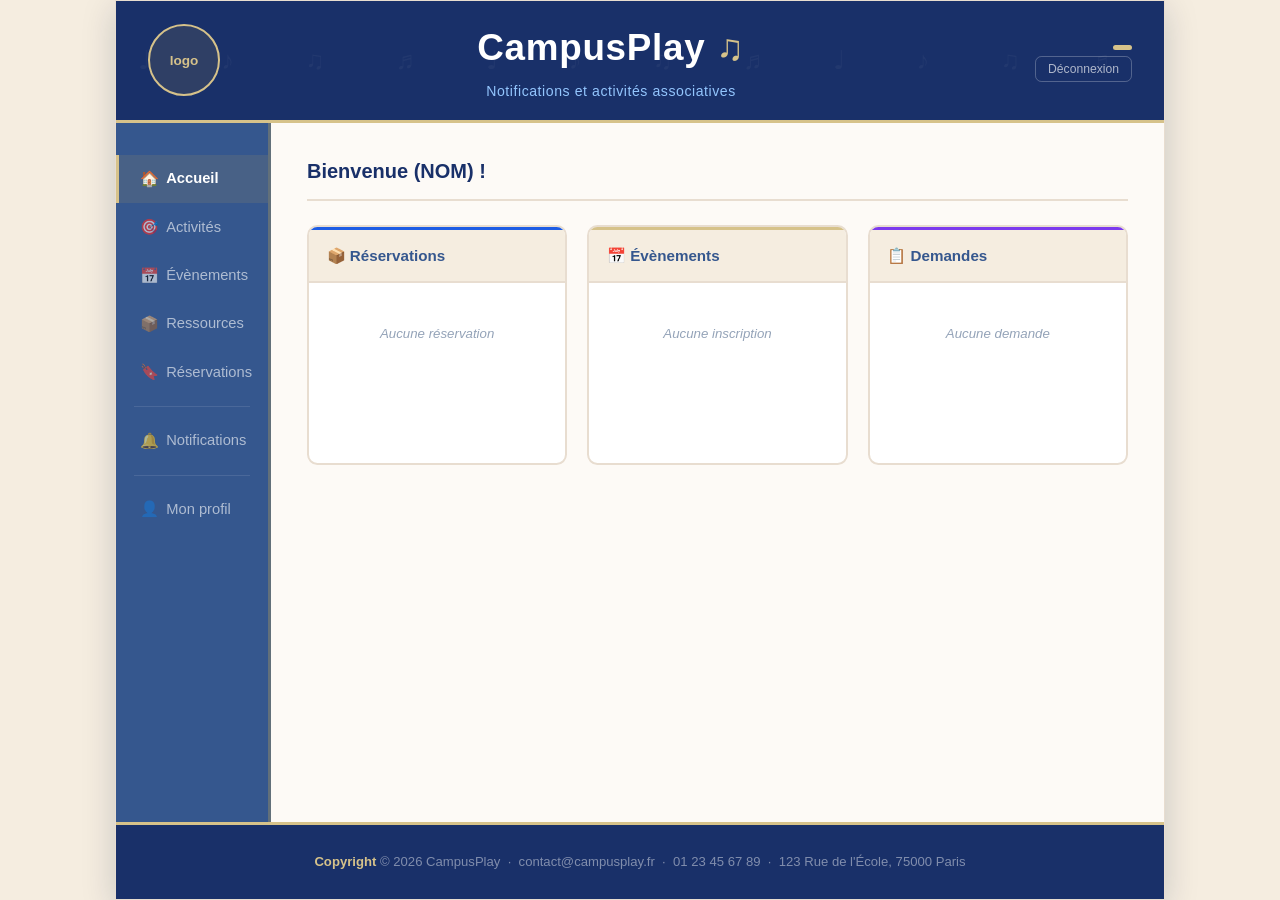
==== accueil.html @ 024bae29 "Accueil" ====
<!DOCTYPE html>
<html lang="fr">
<head>
  <meta charset="UTF-8">
  <title>CampusPlay — Accueil</title>
  <link rel="stylesheet" href="style.css">
  <style>

    body { background: var(--beige); }

    /* ══ STRUCTURE GÉNÉRALE ══ */
    .page-wrapper {
      min-height: 100vh;
      display: flex;
      flex-direction: column;
      max-width: 1050px;
      margin: 0 auto;
      background: var(--beige-clair);
      border: 1px solid var(--beige-bord);
      box-shadow: var(--ombre-forte);
    }

    /* ══ HEADER ══ */
    .site-header {
      background: var(--bleu-nuit);
      border-bottom: 3px solid var(--or);
      padding: 1.1rem 2rem;
      display: flex;
      align-items: center;
      gap: 1.5rem;
      position: relative;
      overflow: hidden;
    }
    /* Notes de musique décoratives */
    .site-header::before {
      content: '♩  ♪  ♫  ♬  ♩  ♪  ♫  ♬  ♩  ♪  ♫  ♬';
      position: absolute;
      top: 50%;
      left: 50%;
      transform: translate(-50%, -50%);
      font-size: 1.6rem;
      color: rgba(255,255,255,.04);
      white-space: nowrap;
      letter-spacing: 2rem;
      pointer-events: none;
      width: 200%;
      text-align: center;
    }
    .logo-cercle {
      width: 72px;
      height: 72px;
      border-radius: 50%;
      border: 2.5px solid var(--or);
      background: rgba(201,168,76,.12);
      display: flex;
      align-items: center;
      justify-content: center;
      font-size: .85rem;
      font-weight: 600;
      color: var(--or);
      flex-shrink: 0;
      position: relative;
      z-index: 1;
    }
    .header-centre {
      flex: 1;
      text-align: center;
      position: relative;
      z-index: 1;
    }
    .header-centre h1 {
      font-size: 2.3rem;
      font-weight: 800;
      color: var(--blanc);
      letter-spacing: .02em;
      margin-bottom: .15rem;
    }
    .header-centre h1 .note { color: var(--or); }
    .header-centre p {
      font-size: .88rem;
      color: var(--bleu-clair);
      letter-spacing: .04em;
    }
    .header-droite {
      display: flex;
      flex-direction: column;
      align-items: flex-end;
      gap: .4rem;
      min-width: 130px;
      position: relative;
      z-index: 1;
    }
    .header-droite .user-nom  { font-size: .84rem; font-weight: 600; color: var(--blanc); }
    .header-droite .user-role {
      font-size: .7rem;
      padding: .15rem .6rem;
      border-radius: 9999px;
      background: var(--or);
      color: var(--bleu-nuit);
      font-weight: 800;
      letter-spacing: .03em;
    }
    .header-droite .btn-deco {
      font-size: .76rem;
      padding: .3rem .75rem;
      border: 1px solid rgba(255,255,255,.25);
      border-radius: .4rem;
      background: transparent;
      cursor: pointer;
      color: rgba(255,255,255,.65);
      transition: .15s;
    }
    .header-droite .btn-deco:hover {
      background: rgba(255,255,255,.1);
      color: var(--blanc);
    }

    /* ══ CORPS ══ */
    .site-corps {
      display: flex;
      flex: 1;
    }

    /* ══ SIDEBAR ══ */
    .sidebar {
      width: 155px;
      flex-shrink: 0;
      background: var(--bleu-marine);
      border-right: 3px solid rgba(201,168,76,.3);
      padding: 2rem 0;
      display: flex;
      flex-direction: column;
    }
    .sidebar a {
      display: flex;
      align-items: center;
      gap: .55rem;
      padding: .75rem 1.3rem;
      font-size: .92rem;
      color: rgba(255,255,255,.6);
      text-decoration: none;
      border-left: 3px solid transparent;
      transition: .15s;
    }
    .sidebar a:hover {
      background: rgba(255,255,255,.07);
      color: var(--blanc);
      border-left-color: var(--bleu-clair);
    }
    .sidebar a.actif {
      background: rgba(201,168,76,.12);
      color: var(--blanc);
      font-weight: 800;
      border-left-color: var(--or);
    }
    .sidebar a.actif .icone { color: var(--or); }
    .sidebar a .icone { font-size: .95rem; width: 1.1rem; text-align: center; }
    .sidebar hr { border: none; border-top: 1px solid rgba(255,255,255,.1); margin: .6rem 1.1rem; }

    /* Compteur notifications */
    .badge-nb {
      display: none;
      margin-left: auto;
      background: var(--erreur);
      color: white;
      border-radius: 9999px;
      font-size: .65rem;
      padding: .1rem .45rem;
      font-weight: 800;
    }

    /* ══ CONTENU PRINCIPAL ══ */
    .site-contenu {
      flex: 1;
      padding: 2rem 2.25rem;
      background: var(--beige-clair);
    }

    .bienvenue {
      font-size: 1.25rem;
      font-weight: 800;
      color: var(--bleu-nuit);
      margin-bottom: 1.5rem;
      padding-bottom: .75rem;
      border-bottom: 2px solid var(--beige-bord);
    }

    /* ══ 3 GRANDES CARTES ══ */
    .grille-cartes {
      display: grid;
      grid-template-columns: repeat(3, 1fr);
      gap: 1.25rem;
      margin-bottom: 2rem;
    }

    .grande-carte {
      border: 2px solid var(--beige-bord);
      border-radius: .65rem;
      min-height: 240px;
      display: flex;
      flex-direction: column;
      text-decoration: none;
      color: inherit;
      transition: .2s;
      overflow: hidden;
      background: var(--blanc);
    }
    .grande-carte:hover {
      border-color: var(--bleu-vif);
      box-shadow: 0 6px 24px rgba(37,99,235,.13);
      transform: translateY(-3px);
    }
    .grande-carte:hover .carte-tete {
      background: var(--bleu-pale);
      border-bottom-color: var(--bleu-vif);
      color: var(--bleu-vif);
    }

    .carte-tete {
      padding: .85rem 1.1rem;
      font-size: .95rem;
      font-weight: 700;
      background: var(--beige);
      border-bottom: 2px solid var(--beige-bord);
      color: var(--bleu-marine);
      display: flex;
      align-items: center;
      gap: .5rem;
      transition: .2s;
    }

    .carte-corps {
      flex: 1;
      padding: 1rem 1.1rem;
      display: flex;
      flex-direction: column;
      gap: .5rem;
    }

    .item {
      font-size: .82rem;
      color: var(--texte-doux);
      padding: .4rem .65rem;
      background: var(--beige-clair);
      border-radius: .35rem;
      border-left: 3px solid var(--beige-bord);
      line-height: 1.45;
    }
    .item strong { display: block; color: var(--bleu-nuit); font-size: .85rem; margin-bottom: .1rem; }
    .item span   { font-size: .76rem; }

    .carte-vide {
      font-size: .83rem;
      color: var(--texte-pale);
      text-align: center;
      margin-top: 1.5rem;
      font-style: italic;
    }

    /* Couleur accent par carte */
    .carte-reservations .carte-tete { border-top: 3px solid var(--bleu-vif); }
    .carte-evenements   .carte-tete { border-top: 3px solid var(--or); }
    .carte-demandes     .carte-tete { border-top: 3px solid #7c3aed; }

    /* ══ SECTION NOTIFICATIONS ══ */
    .notif-section {
      background: var(--blanc);
      border: 1px solid var(--beige-bord);
      border-radius: .65rem;
      overflow: hidden;
    }
    .notif-section-titre {
      background: var(--beige);
      padding: .75rem 1.25rem;
      font-size: .88rem;
      font-weight: 700;
      color: var(--bleu-marine);
      border-bottom: 1px solid var(--beige-bord);
      display: flex;
      justify-content: space-between;
      align-items: center;
    }
    .notif-item {
      display: flex;
      align-items: center;
      gap: .75rem;
      padding: .7rem 1.25rem;
      font-size: .85rem;
      border-bottom: 1px solid var(--beige-bord);
      transition: .12s;
    }
    .notif-item:last-child { border-bottom: none; }
    .notif-item:hover { background: var(--beige-clair); }
    .notif-item.non-lue { background: #eef2ff; }
    .notif-puce {
      width: 8px; height: 8px;
      border-radius: 50%;
      flex-shrink: 0;
    }

    /* ══ FOOTER ══ */
    .site-footer {
      background: var(--bleu-nuit);
      border-top: 3px solid var(--or);
      padding: 1.5rem 2rem;
      text-align: center;
      color: rgba(255,255,255,.45);
      font-size: .82rem;
      line-height: 2;
    }
    .site-footer strong { color: var(--or); }

    /* ══ RESPONSIVE ══ */
    @media (max-width: 720px) {
      .site-corps { flex-direction: column; }
      .sidebar {
        width: 100%; flex-direction: row; flex-wrap: wrap;
        padding: .5rem; border-right: none; border-bottom: 2px solid rgba(201,168,76,.3);
      }
      .sidebar a { padding: .4rem .8rem; font-size: .83rem; border-left: none; }
      .sidebar hr { display: none; }
      .grille-cartes { grid-template-columns: 1fr; }
      .header-centre h1 { font-size: 1.5rem; }
      .header-droite { display: none; }
    }
  </style>
</head>
<body>

<script src="data.js"></script>
<script>
  if (!isConnecte()) window.location.href = 'index.html';
</script>

<div class="page-wrapper">

  <!-- ════ HEADER ════ -->
  <header class="site-header">
    <div class="logo-cercle">logo</div>

    <div class="header-centre">
      <h1>CampusPlay <span class="note">♫</span></h1>
      <p>Notifications et activités associatives</p>
    </div>

    <div class="header-droite">
      <span class="user-nom"  id="user-nom"></span>
      <span class="user-role" id="user-role"></span>
      <button class="btn-deco" onclick="logout()">Déconnexion</button>
    </div>
  </header>

  <!-- ════ CORPS ════ -->
  <div class="site-corps">

    <!-- SIDEBAR -->
    <nav class="sidebar">
      <a href="menu-principal.html" class="actif">
        <span class="icone">🏠</span> Accueil
      </a>
      <a href="activites.html">
        <span class="icone">🎯</span> Activités
      </a>
      <a href="evenements.html">
        <span class="icone">📅</span> Évènements
      </a>
      <a href="ressources.html">
        <span class="icone">📦</span> Ressources
      </a>
      <a href="ressources.html">
        <span class="icone">🔖</span> Réservations
      </a>
      <hr>
      <a href="#">
        <span class="icone">🔔</span> Notifications
        <span class="badge-nb" id="badge-notif"></span>
      </a>
      <hr>
      <a href="profil.html">
        <span class="icone">👤</span> Mon profil
      </a>
      <a href="admin.html" id="lien-admin" style="display:none">
        <span class="icone">⚙️</span> Admin
      </a>
    </nav>

    <!-- CONTENU -->
    <main class="site-contenu">

      <div id="flash-zone"></div>

      <p class="bienvenue" id="bienvenue-txt">Bienvenue (NOM) !</p>

      <!-- 3 GRANDES CARTES -->
      <div class="grille-cartes">

        <!-- Réservations -->
        <a href="ressources.html" class="grande-carte carte-reservations">
          <div class="carte-tete">📦 Réservations</div>
          <div class="carte-corps" id="corps-res">
            <p class="carte-vide">Aucune réservation</p>
          </div>
        </a>

        <!-- Évènements -->
        <a href="evenements.html" class="grande-carte carte-evenements">
          <div class="carte-tete">📅 Évènements</div>
          <div class="carte-corps" id="corps-ev">
            <p class="carte-vide">Aucune inscription</p>
          </div>
        </a>

        <!-- Demandes -->
        <a href="admin.html" class="grande-carte carte-demandes" id="lien-carte-demandes">
          <div class="carte-tete">📋 Demandes</div>
          <div class="carte-corps" id="corps-dem">
            <p class="carte-vide">Aucune demande</p>
          </div>
        </a>

      </div>

      <!-- NOTIFICATIONS RÉCENTES -->
      <div class="notif-section" id="notif-section" style="display:none">
        <div class="notif-section-titre">
          <span>🔔 Notifications récentes</span>
          <span id="nb-non-lues" style="font-size:.75rem;color:var(--bleu-vif);font-weight:600"></span>
        </div>
        <div id="liste-notifs"></div>
      </div>

    </main>
  </div>

  <!-- ════ FOOTER ════ -->
 <footer class="site-footer">
  <strong>Copyright</strong> © 2026 CampusPlay &nbsp;·&nbsp; contact@campusplay.fr &nbsp;·&nbsp; 01 23 45 67 89 &nbsp;·&nbsp; 123 Rue de l'École, 75000 Paris
</footer>

</div>

<script>
// ── Flash ──
afficheFlash(document.getElementById('flash-zone'));

// ── Utilisateur ──
const user = getUser();
const rolesLabels = { admin:'Administrateur', manager:'Manager', membre:'Membre', etudiant:'Étudiant' };

document.getElementById('bienvenue-txt').textContent = 'Bienvenue, ' + user.prenom + ' !';
document.getElementById('user-nom').textContent      = user.prenom + ' ' + user.nom;
document.getElementById('user-role').textContent     = rolesLabels[user.role] || user.role;

if (user.role === 'admin' || user.role === 'manager') {
  document.getElementById('lien-admin').style.display = 'flex';
}

// ── Carte Réservations ──
const mesRes = getReservations().filter(r => r.user_email === user.email);
if (mesRes.length) {
  document.getElementById('corps-res').innerHTML =
    mesRes.slice(0, 4).map(r => {
      const res = RESSOURCES.find(x => x.id === r.ressource_id);
      return `<div class="item">
        <strong>${res ? res.nom : '?'}</strong>
        <span>${new Date(r.date_debut).toLocaleDateString('fr-FR')} → ${new Date(r.date_fin).toLocaleDateString('fr-FR')}</span>
      </div>`;
    }).join('') +
    (mesRes.length > 4
      ? `<p style="font-size:.76rem;color:var(--texte-pale);margin-top:.25rem">+ ${mesRes.length - 4} autres…</p>`
      : '');
}

// ── Carte Évènements ──
const mesInscrits = getInscriptions().filter(i => i.user_email === user.email);
if (mesInscrits.length) {
  document.getElementById('corps-ev').innerHTML =
    mesInscrits.slice(0, 4).map(i => {
      const ev = EVENEMENTS.find(x => x.id === i.evenement_id);
      if (!ev) return '';
      return `<div class="item">
        <strong>${ev.titre}</strong>
        <span>${new Date(ev.date_debut).toLocaleDateString('fr-FR')} — ${ev.lieu}</span>
      </div>`;
    }).join('') +
    (mesInscrits.length > 4
      ? `<p style="font-size:.76rem;color:var(--texte-pale);margin-top:.25rem">+ ${mesInscrits.length - 4} autres…</p>`
      : '');
}

// ── Carte Demandes ──
if (user.role === 'admin' || user.role === 'manager') {
  const evAtt  = EVENEMENTS.filter(x => x.statut === 'en_attente');
  const resAtt = getReservations().filter(r => r.statut === 'en_attente');
  const total  = evAtt.length + resAtt.length;
  if (total > 0) {
    let html = '';
    evAtt.slice(0, 2).forEach(ev => {
      html += `<div class="item" style="border-left-color:var(--attention)">
        <strong>${ev.titre}</strong>
        <span style="color:var(--attention)">Événement en attente</span>
      </div>`;
    });
    resAtt.slice(0, 2).forEach(r => {
      const res = RESSOURCES.find(x => x.id === r.ressource_id);
      html += `<div class="item" style="border-left-color:#7c3aed">
        <strong>${res ? res.nom : '?'}</strong>
        <span style="color:#7c3aed">Réservation en attente</span>
      </div>`;
    });
    if (total > 4) html += `<p style="font-size:.76rem;color:var(--texte-pale);margin-top:.25rem">+ ${total - 4} autres…</p>`;
    document.getElementById('corps-dem').innerHTML = html;
  }
} else {
  // Étudiant → demandes = ses inscriptions liste d'attente
  document.getElementById('lien-carte-demandes').href = 'evenements.html';
  const attente = mesInscrits.filter(i => i.statut === 'liste_attente');
  if (attente.length) {
    document.getElementById('corps-dem').innerHTML = attente.map(i => {
      const ev = EVENEMENTS.find(x => x.id === i.evenement_id);
      return `<div class="item" style="border-left-color:var(--attention)">
        <strong>${ev ? ev.titre : '?'}</strong>
        <span style="color:var(--attention)">Liste d'attente</span>
      </div>`;
    }).join('');
  }
}

// ── Notifications ──
const notifs = [
  { texte: 'Ton inscription au Tournoi de football a été confirmée.', lue: false },
  { texte: "L'Expo photo de fin d'année commence dans 3 jours.",      lue: false },
  { texte: 'Ta réservation de vidéoprojecteur est en attente de validation.', lue: true },
];
const nbNonLues = notifs.filter(n => !n.lue).length;

// Badge sidebar
if (nbNonLues > 0) {
  const badge = document.getElementById('badge-notif');
  badge.style.display = 'inline';
  badge.textContent   = nbNonLues;
}

// Section notifications
if (notifs.length) {
  document.getElementById('notif-section').style.display = 'block';
  if (nbNonLues > 0) {
    document.getElementById('nb-non-lues').textContent = nbNonLues + ' non lue' + (nbNonLues > 1 ? 's' : '');
  }
  document.getElementById('liste-notifs').innerHTML = notifs.map(n => `
    <div class="notif-item ${n.lue ? '' : 'non-lue'}">
      <div class="notif-puce" style="background:${n.lue ? 'var(--texte-pale)' : 'var(--bleu-vif)'}"></div>
      <span style="color:${n.lue ? 'var(--texte-doux)' : 'var(--texte)'}; font-weight:${n.lue ? 400 : 500}">${n.texte}</span>
    </div>`).join('');
}
</script>

</body>
</html>
---- style.css ----
/* ═══════════════════════════════════════════
   CAMPUSPLAY — CSS GLOBAL
   DA : Musique · Bleu foncé / Bleu clair / Beige
   ═══════════════════════════════════════════ */

/* ── VARIABLES ── */
:root {
  --bleu-nuit:   #193069;   /* fond sombre, sidebar */
  --bleu-marine: #35578e;   /* header, accents foncés */
  --bleu-vif:    #1d5ce4;   /* boutons principaux */
  --bleu-clair:  #93c5fd;   /* highlights bleus */
  --bleu-pale:   #dbeafe;   /* fonds légers */
  --beige:       #f5ede0;   /* fond principal */
  --beige-clair: #fdfaf6;   /* cartes, fonds blancs chauds */
  --beige-bord:  #e8ddd0;   /* bordures beige */
  --or:          #d6c28a;   /* accent musical doré */
  --or-clair:    #fef3c7;   /* fond doré léger */
  --blanc:       #ffffff;
  --texte:       #0d1b3e;   /* texte principal */
  --texte-doux:  #4a5568;   /* texte secondaire */
  --texte-pale:  #94a3b8;   /* texte très léger */
  --succes:      #059669;
  --erreur:      #dc2626;
  --attention:   #d97706;
  --bordure:     #e8ddd0;
  --ombre:       0 4px 20px rgba(13, 27, 62, .1);
  --ombre-forte: 0 8px 32px rgba(13, 27, 62, .18);
}

/* ── RESET ── */
*, *::before, *::after { margin: 0; padding: 0; box-sizing: border-box; }

html { scroll-behavior: smooth; }

body {
  font-family: 'Segoe UI', 'Helvetica Neue', Arial, sans-serif;
  background: var(--beige);
  color: var(--texte);
  min-height: 100vh;
  line-height: 1.6;
}

/* ══════════════════════════════
   MISE EN PAGE PRINCIPALE
   (structure wireframe sidebar)
   ══════════════════════════════ */
.page-wrapper {
  min-height: 100vh;
  display: flex;
  flex-direction: column;
  max-width: 1100px;
  margin: 0 auto;
  background: var(--beige-clair);
  box-shadow: var(--ombre-forte);
}

/* ── HEADER ── */
.site-header {
  background: var(--bleu-nuit);
  padding: 1.1rem 2rem;
  display: flex;
  align-items: center;
  gap: 1.5rem;
  position: relative;
  overflow: hidden;
}

/* Notes de musique décoratives en fond du header */
.site-header::before {
  content: '♩ ♪ ♫ ♬ ♩ ♪ ♫ ♬ ♩ ♪ ♫ ♬';
  position: absolute;
  top: 50%;
  left: 50%;
  transform: translate(-50%, -50%);
  font-size: 1.4rem;
  color: rgba(255,255,255,.04);
  white-space: nowrap;
  letter-spacing: 1.5rem;
  pointer-events: none;
  width: 200%;
  text-align: center;
}

.logo-cercle {
  width: 68px;
  height: 68px;
  border-radius: 50%;
  border: 2px solid var(--or);
  background: rgba(201,168,76,.1);
  display: flex;
  align-items: center;
  justify-content: center;
  font-size: 1.6rem;
  flex-shrink: 0;
  position: relative;
  z-index: 1;
}

.site-header-centre {
  flex: 1;
  text-align: center;
  position: relative;
  z-index: 1;
}
.site-header-centre h1 {
  font-size: 2.2rem;
  font-weight: 800;
  color: var(--blanc);
  letter-spacing: .02em;
  margin-bottom: .15rem;
}
.site-header-centre .sous-titre {
  font-size: .9rem;
  color: var(--bleu-clair);
  letter-spacing: .05em;
}
/* Note musicale après le titre */
.site-header-centre h1::after {
  content: ' ♫';
  color: var(--or);
  font-size: 1.6rem;
}

.header-user {
  display: flex;
  flex-direction: column;
  align-items: flex-end;
  gap: .35rem;
  min-width: 130px;
  position: relative;
  z-index: 1;
}
.header-user .user-nom   { font-size: .85rem; font-weight: 600; color: var(--blanc); }
.header-user .user-role  {
  font-size: .72rem;
  padding: .15rem .6rem;
  border-radius: 9999px;
  background: var(--or);
  color: var(--bleu-nuit);
  font-weight: 700;
  letter-spacing: .03em;
}
.header-user .btn-deconnexion {
  font-size: .78rem;
  padding: .3rem .75rem;
  border: 1px solid rgba(255,255,255,.25);
  border-radius: .4rem;
  background: transparent;
  cursor: pointer;
  color: rgba(255,255,255,.7);
  transition: .15s;
}
.header-user .btn-deconnexion:hover {
  background: rgba(255,255,255,.1);
  color: var(--blanc);
}

/* ── CORPS : sidebar + contenu ── */
.site-corps {
  display: flex;
  flex: 1;
}

/* ── SIDEBAR ── */
.sidebar {
  width: 165px;
  flex-shrink: 0;
  background: var(--bleu-marine);
  padding: 1.5rem 0;
  display: flex;
  flex-direction: column;
}

.sidebar-titre {
  font-size: .7rem;
  font-weight: 700;
  color: var(--bleu-clair);
  letter-spacing: .12em;
  text-transform: uppercase;
  padding: .5rem 1.25rem .25rem;
  margin-bottom: .25rem;
}

.sidebar a {
  display: flex;
  align-items: center;
  gap: .6rem;
  padding: .7rem 1.25rem;
  font-size: .9rem;
  color: rgba(255,255,255,.65);
  text-decoration: none;
  border-left: 3px solid transparent;
  transition: .15s;
}
.sidebar a .icone { font-size: 1rem; width: 1.2rem; text-align: center; }
.sidebar a:hover {
  background: rgba(255,255,255,.07);
  color: var(--blanc);
  border-left-color: var(--bleu-clair);
}
.sidebar a.actif {
  background: rgba(147,197,253,.12);
  color: var(--blanc);
  font-weight: 700;
  border-left-color: var(--or);
}
.sidebar a.actif .icone { color: var(--or); }

.sidebar hr {
  border: none;
  border-top: 1px solid rgba(255,255,255,.1);
  margin: .6rem 1rem;
}

.badge-notif {
  display: inline-block;
  background: var(--erreur);
  color: white;
  border-radius: 9999px;
  font-size: .65rem;
  padding: .1rem .45rem;
  font-weight: 700;
  margin-left: auto;
}

/* ── CONTENU PRINCIPAL ── */
.site-contenu {
  flex: 1;
  padding: 2rem 2.25rem;
  background: var(--beige-clair);
}

.page-titre {
  font-size: 1.4rem;
  font-weight: 800;
  color: var(--bleu-nuit);
  margin-bottom: 1.5rem;
  display: flex;
  align-items: center;
  gap: .6rem;
}
.page-titre::after {
  content: '';
  flex: 1;
  height: 2px;
  background: linear-gradient(to right, var(--beige-bord), transparent);
  margin-left: .5rem;
}

/* ── FOOTER ── */
/* ── FOOTER ── */
.site-footer {
  background: var(--bleu-nuit);
  border-top: 2px solid var(--or);
  padding: .55rem 2rem;
  text-align: center;
  color: rgba(255,255,255,.4);
  font-size: .75rem;
  line-height: 1.6;
}
.site-footer strong { color: var(--or); }

/* ══════════════════════════════
   COMPOSANTS UI
   ══════════════════════════════ */

/* ── BOUTONS ── */
.btn {
  display: inline-flex;
  align-items: center;
  gap: .4rem;
  padding: .6rem 1.4rem;
  border-radius: .5rem;
  font-size: .9rem;
  font-weight: 600;
  cursor: pointer;
  text-decoration: none;
  border: none;
  transition: .18s;
  letter-spacing: .01em;
}
.btn-primaire {
  background: var(--bleu-vif);
  color: var(--blanc);
}
.btn-primaire:hover { background: #1d4ed8; transform: translateY(-1px); box-shadow: 0 4px 12px rgba(37,99,235,.3); }

.btn-or {
  background: var(--or);
  color: var(--bleu-nuit);
  font-weight: 700;
}
.btn-or:hover { background: #b8942e; transform: translateY(-1px); }

.btn-contour {
  background: transparent;
  color: var(--bleu-vif);
  border: 2px solid var(--bleu-vif);
}
.btn-contour:hover { background: var(--bleu-pale); }

.btn-contour-blanc {
  background: transparent;
  color: var(--blanc);
  border: 2px solid rgba(255,255,255,.4);
}
.btn-contour-blanc:hover { background: rgba(255,255,255,.1); border-color: var(--blanc); }

.btn-succes { background: var(--succes); color: var(--blanc); }
.btn-succes:hover { background: #047857; }

.btn-erreur { background: var(--erreur); color: var(--blanc); }
.btn-erreur:hover { background: #b91c1c; }

.btn-gris { background: var(--beige); color: var(--texte-doux); border: 1px solid var(--bordure); }
.btn-gris:hover { background: var(--beige-bord); }

.btn-grand { padding: .85rem 2rem; font-size: 1rem; }
.btn-plein { width: 100%; justify-content: center; }

/* ── CARTES ── */
.carte {
  background: var(--blanc);
  border: 1px solid var(--bordure);
  border-radius: .75rem;
  padding: 1.5rem;
  transition: .2s;
}
.carte:hover { box-shadow: var(--ombre); }

/* Cartes du dashboard (3 grandes) */
.grande-carte {
  border: 2px solid var(--beige-bord);
  border-radius: .75rem;
  min-height: 230px;
  display: flex;
  flex-direction: column;
  cursor: pointer;
  text-decoration: none;
  color: inherit;
  transition: .2s;
  overflow: hidden;
  background: var(--blanc);
}
.grande-carte:hover {
  border-color: var(--bleu-vif);
  box-shadow: 0 6px 24px rgba(37,99,235,.12);
  transform: translateY(-3px);
}
.grande-carte-titre {
  padding: .9rem 1.1rem;
  font-weight: 700;
  font-size: .95rem;
  border-bottom: 2px solid var(--beige-bord);
  background: var(--beige);
  color: var(--bleu-marine);
  display: flex;
  align-items: center;
  gap: .5rem;
}
.grande-carte:hover .grande-carte-titre {
  background: var(--bleu-pale);
  border-bottom-color: var(--bleu-vif);
  color: var(--bleu-vif);
}
.grande-carte-corps {
  flex: 1;
  padding: 1rem;
  display: flex;
  flex-direction: column;
  gap: .5rem;
}
.item-carte {
  font-size: .82rem;
  color: var(--texte-doux);
  padding: .4rem .65rem;
  background: var(--beige-clair);
  border-radius: .35rem;
  border-left: 3px solid var(--beige-bord);
  line-height: 1.45;
}
.item-carte strong { display: block; color: var(--bleu-nuit); font-size: .85rem; }
.item-carte-vide { font-size: .83rem; color: var(--texte-pale); text-align: center; margin-top: 1.25rem; font-style: italic; }

/* ── GRILLES ── */
.grille-3 { display: grid; grid-template-columns: repeat(3, 1fr); gap: 1.25rem; }
.grille-2 { display: grid; grid-template-columns: repeat(2, 1fr); gap: 1.25rem; }
.grille-4 { display: grid; grid-template-columns: repeat(4, 1fr); gap: 1rem; }

/* ── BADGES ── */
.badge {
  display: inline-block;
  padding: .2rem .65rem;
  border-radius: 9999px;
  font-size: .73rem;
  font-weight: 700;
  letter-spacing: .02em;
}
.badge-vert    { background: #d1fae5; color: #065f46; }
.badge-jaune   { background: var(--or-clair); color: #92400e; }
.badge-rouge   { background: #fee2e2; color: #991b1b; }
.badge-bleu    { background: var(--bleu-pale); color: var(--bleu-marine); }
.badge-marine  { background: var(--bleu-marine); color: var(--blanc); }
.badge-or      { background: var(--or); color: var(--bleu-nuit); font-weight: 800; }
.badge-beige   { background: var(--beige); color: var(--texte-doux); }

/* ── FORMULAIRES ── */
.form-groupe { margin-bottom: 1.15rem; }
.form-groupe label {
  display: block;
  font-weight: 600;
  font-size: .85rem;
  margin-bottom: .4rem;
  color: var(--bleu-marine);
}
.form-groupe label .requis { color: var(--erreur); margin-left: .15rem; }

.form-groupe input,
.form-groupe select,
.form-groupe textarea {
  width: 100%;
  padding: .7rem 1rem;
  border: 1.5px solid var(--beige-bord);
  border-radius: .5rem;
  font-size: .9rem;
  font-family: inherit;
  background: var(--beige-clair);
  color: var(--texte);
  transition: .15s;
}
.form-groupe input:focus,
.form-groupe select:focus,
.form-groupe textarea:focus {
  outline: none;
  border-color: var(--bleu-vif);
  background: var(--blanc);
  box-shadow: 0 0 0 3px rgba(37,99,235,.1);
}
.form-groupe input::placeholder { color: var(--texte-pale); }
.form-groupe textarea { resize: vertical; min-height: 90px; }

/* ── FLASH / ALERTES ── */
.flash {
  padding: .85rem 1.2rem;
  border-radius: .5rem;
  margin-bottom: 1.25rem;
  font-size: .88rem;
  font-weight: 500;
  display: flex;
  align-items: center;
  gap: .6rem;
}
.flash-succes    { background: #d1fae5; color: #065f46; border-left: 4px solid var(--succes); }
.flash-erreur    { background: #fee2e2; color: #991b1b; border-left: 4px solid var(--erreur); }
.flash-attention { background: var(--or-clair); color: #92400e; border-left: 4px solid var(--attention); }
.flash-info      { background: var(--bleu-pale); color: var(--bleu-marine); border-left: 4px solid var(--bleu-vif); }

/* ── TABLEAU ── */
table { width: 100%; border-collapse: collapse; }
thead tr { background: var(--beige); }
th {
  padding: .8rem 1rem;
  text-align: left;
  font-size: .78rem;
  font-weight: 700;
  color: var(--bleu-marine);
  text-transform: uppercase;
  letter-spacing: .06em;
  border-bottom: 2px solid var(--beige-bord);
}
td {
  padding: .75rem 1rem;
  font-size: .87rem;
  border-bottom: 1px solid var(--beige-bord);
  color: var(--texte);
}
tbody tr:hover { background: var(--beige-clair); }
tbody tr:last-child td { border-bottom: none; }

/* ── ONGLETS ── */
.onglets {
  display: flex;
  gap: .25rem;
  border-bottom: 2px solid var(--beige-bord);
  margin-bottom: 1.75rem;
  overflow-x: auto;
}
.onglet {
  padding: .65rem 1.2rem;
  font-size: .88rem;
  font-weight: 600;
  color: var(--texte-doux);
  border-bottom: 3px solid transparent;
  margin-bottom: -2px;
  cursor: pointer;
  white-space: nowrap;
  transition: .15s;
  border-radius: .4rem .4rem 0 0;
}
.onglet:hover { color: var(--bleu-vif); background: var(--beige); }
.onglet.actif { color: var(--bleu-vif); border-bottom-color: var(--bleu-vif); background: var(--bleu-pale); }

/* ── STAT CARTES ── */
.stat-carte {
  background: var(--blanc);
  border: 1px solid var(--beige-bord);
  border-radius: .75rem;
  padding: 1.4rem;
  text-align: center;
  position: relative;
  overflow: hidden;
}
.stat-carte::before {
  content: '♪';
  position: absolute;
  bottom: -.5rem;
  right: .75rem;
  font-size: 3rem;
  color: rgba(13,27,62,.04);
  pointer-events: none;
}
.stat-carte .chiffre {
  font-size: 2.4rem;
  font-weight: 800;
  color: var(--bleu-marine);
  line-height: 1;
  margin-bottom: .35rem;
}
.stat-carte .label {
  font-size: .78rem;
  color: var(--texte-doux);
  font-weight: 500;
  text-transform: uppercase;
  letter-spacing: .05em;
}

/* ── BARRE DE PROGRESSION ── */
.barre-fond {
  background: var(--beige-bord);
  border-radius: 9999px;
  height: 8px;
  overflow: hidden;
}
.barre-rempli {
  height: 100%;
  border-radius: 9999px;
  transition: width .3s ease;
}

/* ── MODAL ── */
.modal-overlay {
  display: none;
  position: fixed;
  inset: 0;
  background: rgba(13,27,62,.6);
  z-index: 300;
  align-items: center;
  justify-content: center;
  backdrop-filter: blur(2px);
}
.modal-overlay.ouvert { display: flex; }
.modal-carte {
  background: var(--blanc);
  border-radius: .9rem;
  width: 100%;
  max-width: 480px;
  margin: 1rem;
  box-shadow: var(--ombre-forte);
  overflow: hidden;
}
.modal-header {
  background: var(--bleu-nuit);
  padding: 1.25rem 1.5rem;
  display: flex;
  justify-content: space-between;
  align-items: center;
}
.modal-header h3 { color: var(--blanc); font-weight: 700; }
.modal-fermer {
  background: none;
  border: none;
  color: rgba(255,255,255,.6);
  font-size: 1.4rem;
  cursor: pointer;
  transition: .15s;
}
.modal-fermer:hover { color: var(--blanc); }
.modal-corps { padding: 1.75rem; }

/* ══════════════════════════════
   PAGE CONNEXION (index.html)
   ══════════════════════════════ */
.page-connexion {
  min-height: 100vh;
  display: flex;
  flex-direction: column;
  background: var(--bleu-nuit);
  position: relative;
  overflow: hidden;
}

/* Motif notes de musique en fond */
.page-connexion::before {
  content: '♩  ♪  ♫  ♬  ♩  ♪  ♫  ♬  ♩  ♪  ♫  ♬  ♩  ♪  ♫  ♬';
  position: fixed;
  top: 15%;
  left: -5%;
  font-size: 2rem;
  color: rgba(255,255,255,.03);
  white-space: nowrap;
  letter-spacing: 2rem;
  pointer-events: none;
  transform: rotate(-8deg);
  width: 130%;
}
.page-connexion::after {
  content: '♬  ♫  ♪  ♩  ♬  ♫  ♪  ♩  ♬  ♫  ♪  ♩  ♬  ♫  ♪  ♩';
  position: fixed;
  bottom: 15%;
  left: -5%;
  font-size: 2rem;
  color: rgba(255,255,255,.03);
  white-space: nowrap;
  letter-spacing: 2rem;
  pointer-events: none;
  transform: rotate(-8deg);
  width: 130%;
}

.connexion-wrapper {
  flex: 1;
  display: flex;
  align-items: center;
  justify-content: center;
  padding: 2rem 1rem;
  position: relative;
  z-index: 1;
}

.connexion-carte {
  background: var(--blanc);
  border-radius: 1.1rem;
  width: 100%;
  max-width: 420px;
  box-shadow: 0 20px 60px rgba(0,0,0,.4);
  overflow: hidden;
}

.connexion-bandeau {
  background: linear-gradient(135deg, var(--bleu-marine), var(--bleu-nuit));
  padding: 2rem 2rem 1.5rem;
  text-align: center;
  position: relative;
}
.connexion-bandeau::after {
  content: '♫';
  position: absolute;
  top: 50%;
  right: 1.5rem;
  transform: translateY(-50%);
  font-size: 3rem;
  color: rgba(201,168,76,.3);
}
.connexion-bandeau h1 {
  font-size: 1.9rem;
  font-weight: 800;
  color: var(--blanc);
  margin-bottom: .2rem;
}
.connexion-bandeau h1 span { color: var(--or); }
.connexion-bandeau p {
  font-size: .85rem;
  color: var(--bleu-clair);
}

.connexion-corps { padding: 2rem; }

.connexion-footer-bas {
  background: var(--bleu-nuit);
  padding: 1rem 2rem;
  text-align: center;
  font-size: .8rem;
  color: rgba(255,255,255,.4);
  line-height: 1.8;
}

/* ── RESPONSIVE ── */
@media (max-width: 768px) {
  .site-corps { flex-direction: column; }
  .sidebar {
    width: 100%;
    flex-direction: row;
    flex-wrap: wrap;
    padding: .5rem;
    gap: .1rem;
  }
  .sidebar a { padding: .45rem .8rem; font-size: .83rem; border-left: none; border-bottom: 2px solid transparent; }
  .sidebar a.actif { border-left: none; border-bottom-color: var(--or); }
  .sidebar hr, .sidebar-titre { display: none; }
  .grille-3, .grille-4 { grid-template-columns: 1fr 1fr; }
  .grille-2 { grid-template-columns: 1fr; }
  .site-header-centre h1 { font-size: 1.5rem; }
  .site-contenu { padding: 1.25rem; }
}
@media (max-width: 480px) {
  .grille-3, .grille-4 { grid-template-columns: 1fr; }
}
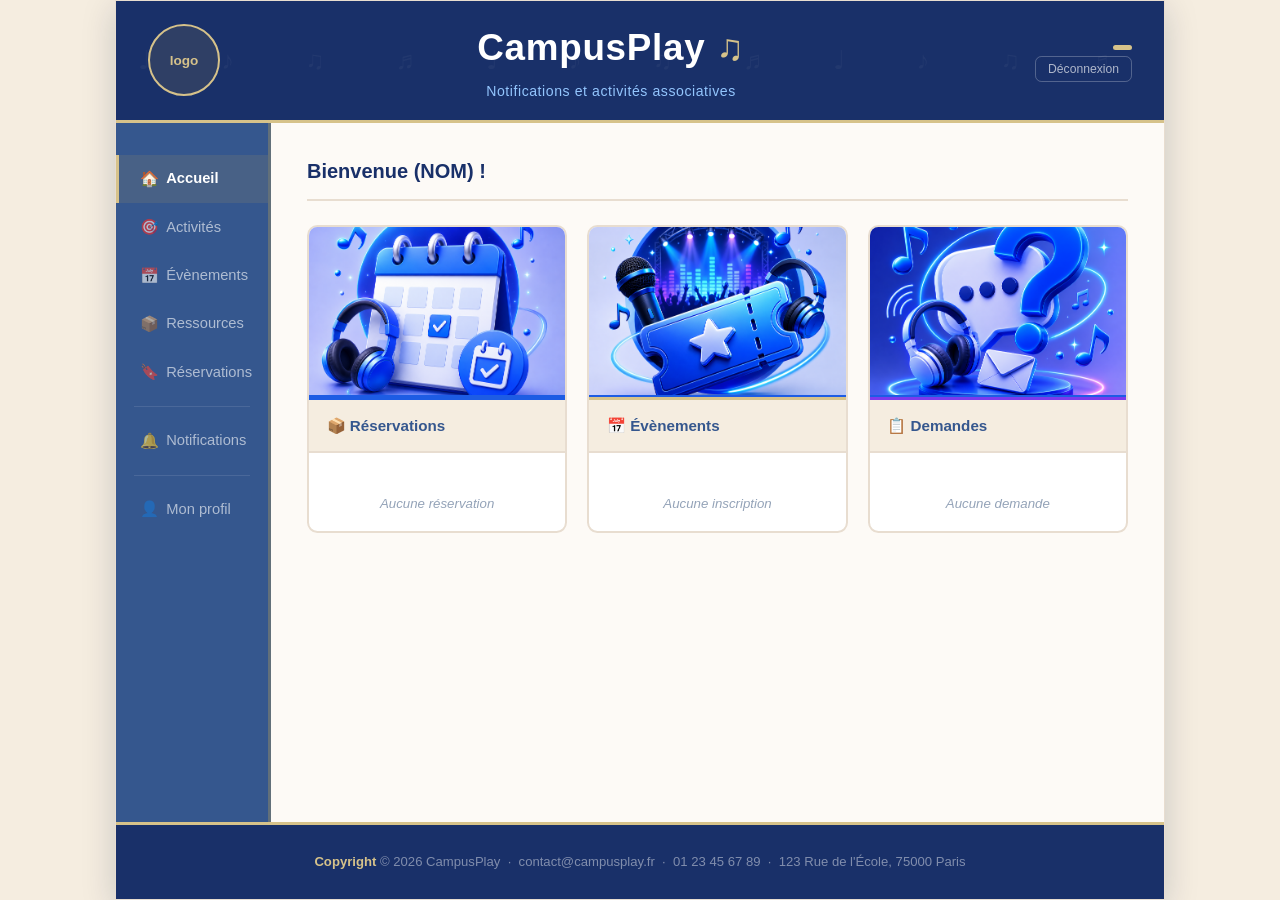
==== commit 17123066: "accueil photo" ====
--- a/accueil.html
+++ b/accueil.html
@@ -394,29 +394,38 @@
       <!-- 3 GRANDES CARTES -->
       <div class="grille-cartes">
 
-        <!-- Réservations -->
-        <a href="ressources.html" class="grande-carte carte-reservations">
-          <div class="carte-tete">📦 Réservations</div>
-          <div class="carte-corps" id="corps-res">
-            <p class="carte-vide">Aucune réservation</p>
-          </div>
-        </a>
-
-        <!-- Évènements -->
-        <a href="evenements.html" class="grande-carte carte-evenements">
-          <div class="carte-tete">📅 Évènements</div>
-          <div class="carte-corps" id="corps-ev">
-            <p class="carte-vide">Aucune inscription</p>
-          </div>
-        </a>
+      <!-- Réservations -->
+<a href="ressources.html" class="grande-carte carte-reservations">
+  <div class="carte-image">
+    <img src="images/reservation.png" alt="Image réservation">
+  </div>
+  <div class="carte-tete">📦 Réservations</div>
+  <div class="carte-corps" id="corps-res">
+    <p class="carte-vide">Aucune réservation</p>
+  </div>
+</a>
+
+       <!-- Évènements -->
+<a href="evenements.html" class="grande-carte carte-evenements">
+  <div class="carte-image">
+    <img src="images/evenement.png" alt="Image évènement">
+  </div>
+  <div class="carte-tete">📅 Évènements</div>
+  <div class="carte-corps" id="corps-ev">
+    <p class="carte-vide">Aucune inscription</p>
+  </div>
+</a>
 
         <!-- Demandes -->
-        <a href="admin.html" class="grande-carte carte-demandes" id="lien-carte-demandes">
-          <div class="carte-tete">📋 Demandes</div>
-          <div class="carte-corps" id="corps-dem">
-            <p class="carte-vide">Aucune demande</p>
-          </div>
-        </a>
+<a href="admin.html" class="grande-carte carte-demandes" id="lien-carte-demandes">
+  <div class="carte-image">
+    <img src="images/demande.png" alt="Image demande">
+  </div>
+  <div class="carte-tete">📋 Demandes</div>
+  <div class="carte-corps" id="corps-dem">
+    <p class="carte-vide">Aucune demande</p>
+  </div>
+</a>
 
       </div>
 
--- a/style.css
+++ b/style.css
@@ -704,4 +704,23 @@
 }
 @media (max-width: 480px) {
   .grille-3, .grille-4 { grid-template-columns: 1fr; }
+}
+
+/* Images des cartes de la page accueil */
+.carte-image {
+  width: 100%;
+  height: 170px;
+  background: linear-gradient(135deg, #dbeafe, #eef2ff);
+  display: flex;
+  align-items: center;
+  justify-content: center;
+  overflow: hidden;
+  border-bottom: 2px solid var(--bleu-vif);
+}
+
+.carte-image img {
+  width: 100%;
+  height: 100%;
+  object-fit: cover;
+  display: block;
 }
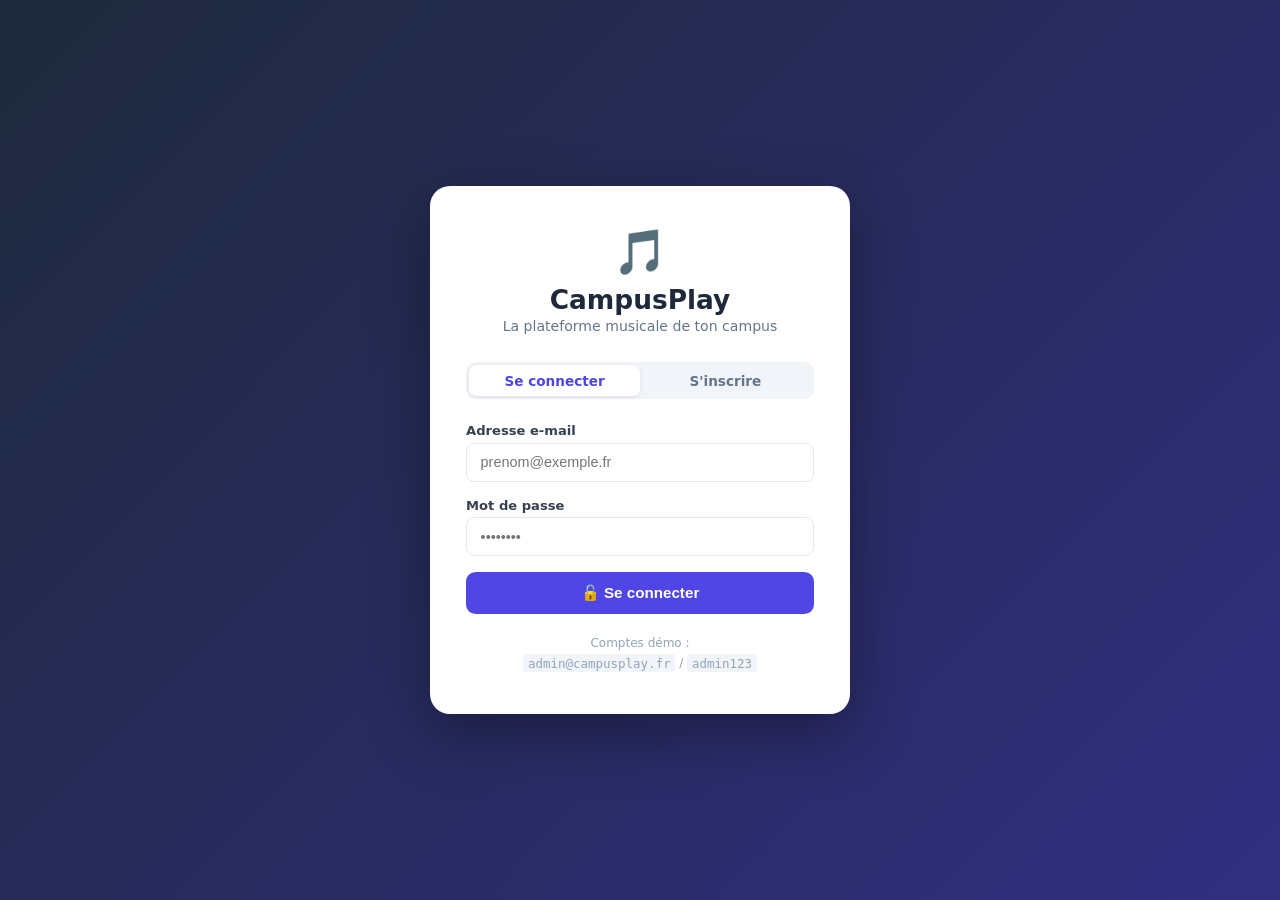
==== commit a28d88f1: "BDD" ====
--- a/accueil.html
+++ b/accueil.html
@@ -355,7 +355,7 @@
 
     <!-- SIDEBAR -->
     <nav class="sidebar">
-      <a href="menu-principal.html" class="actif">
+      <a href="accueil.html" class="actif">
         <span class="icone">🏠</span> Accueil
       </a>
       <a href="activites.html">
@@ -394,38 +394,29 @@
       <!-- 3 GRANDES CARTES -->
       <div class="grille-cartes">
 
-      <!-- Réservations -->
-<a href="ressources.html" class="grande-carte carte-reservations">
-  <div class="carte-image">
-    <img src="images/reservation.png" alt="Image réservation">
-  </div>
-  <div class="carte-tete">📦 Réservations</div>
-  <div class="carte-corps" id="corps-res">
-    <p class="carte-vide">Aucune réservation</p>
-  </div>
-</a>
-
-       <!-- Évènements -->
-<a href="evenements.html" class="grande-carte carte-evenements">
-  <div class="carte-image">
-    <img src="images/evenement.png" alt="Image évènement">
-  </div>
-  <div class="carte-tete">📅 Évènements</div>
-  <div class="carte-corps" id="corps-ev">
-    <p class="carte-vide">Aucune inscription</p>
-  </div>
-</a>
+        <!-- Réservations -->
+        <a href="ressources.html" class="grande-carte carte-reservations">
+          <div class="carte-tete">📦 Réservations</div>
+          <div class="carte-corps" id="corps-res">
+            <p class="carte-vide">Aucune réservation</p>
+          </div>
+        </a>
+
+        <!-- Évènements -->
+        <a href="evenements.html" class="grande-carte carte-evenements">
+          <div class="carte-tete">📅 Évènements</div>
+          <div class="carte-corps" id="corps-ev">
+            <p class="carte-vide">Aucune inscription</p>
+          </div>
+        </a>
 
         <!-- Demandes -->
-<a href="admin.html" class="grande-carte carte-demandes" id="lien-carte-demandes">
-  <div class="carte-image">
-    <img src="images/demande.png" alt="Image demande">
-  </div>
-  <div class="carte-tete">📋 Demandes</div>
-  <div class="carte-corps" id="corps-dem">
-    <p class="carte-vide">Aucune demande</p>
-  </div>
-</a>
+        <a href="admin.html" class="grande-carte carte-demandes" id="lien-carte-demandes">
+          <div class="carte-tete">📋 Demandes</div>
+          <div class="carte-corps" id="corps-dem">
+            <p class="carte-vide">Aucune demande</p>
+          </div>
+        </a>
 
       </div>
 
@@ -442,9 +433,11 @@
   </div>
 
   <!-- ════ FOOTER ════ -->
- <footer class="site-footer">
-  <strong>Copyright</strong> © 2026 CampusPlay &nbsp;·&nbsp; contact@campusplay.fr &nbsp;·&nbsp; 01 23 45 67 89 &nbsp;·&nbsp; 123 Rue de l'École, 75000 Paris
-</footer>
+  <footer class="site-footer">
+    <div><strong>Copyright</strong> © 2026 CampusPlay</div>
+    <div>contact@campusplay.fr &nbsp;·&nbsp; 01 23 45 67 89</div>
+    <div>123 Rue de l'École, 75000 Paris</div>
+  </footer>
 
 </div>
 
--- a/style.css
+++ b/style.css
@@ -5,15 +5,15 @@
 
 /* ── VARIABLES ── */
 :root {
-  --bleu-nuit:   #193069;   /* fond sombre, sidebar */
-  --bleu-marine: #35578e;   /* header, accents foncés */
-  --bleu-vif:    #1d5ce4;   /* boutons principaux */
+  --bleu-nuit:   #0d1b3e;   /* fond sombre, sidebar */
+  --bleu-marine: #1a3a6e;   /* header, accents foncés */
+  --bleu-vif:    #2563eb;   /* boutons principaux */
   --bleu-clair:  #93c5fd;   /* highlights bleus */
   --bleu-pale:   #dbeafe;   /* fonds légers */
   --beige:       #f5ede0;   /* fond principal */
   --beige-clair: #fdfaf6;   /* cartes, fonds blancs chauds */
   --beige-bord:  #e8ddd0;   /* bordures beige */
-  --or:          #d6c28a;   /* accent musical doré */
+  --or:          #c9a84c;   /* accent musical doré */
   --or-clair:    #fef3c7;   /* fond doré léger */
   --blanc:       #ffffff;
   --texte:       #0d1b3e;   /* texte principal */
@@ -248,15 +248,14 @@
 }
 
 /* ── FOOTER ── */
-/* ── FOOTER ── */
 .site-footer {
   background: var(--bleu-nuit);
-  border-top: 2px solid var(--or);
-  padding: .55rem 2rem;
+  border-top: 3px solid var(--or);
+  padding: 1.5rem 2rem;
   text-align: center;
-  color: rgba(255,255,255,.4);
-  font-size: .75rem;
-  line-height: 1.6;
+  color: rgba(255,255,255,.5);
+  font-size: .82rem;
+  line-height: 2;
 }
 .site-footer strong { color: var(--or); }
 
@@ -704,23 +703,4 @@
 }
 @media (max-width: 480px) {
   .grille-3, .grille-4 { grid-template-columns: 1fr; }
-}
-
-/* Images des cartes de la page accueil */
-.carte-image {
-  width: 100%;
-  height: 170px;
-  background: linear-gradient(135deg, #dbeafe, #eef2ff);
-  display: flex;
-  align-items: center;
-  justify-content: center;
-  overflow: hidden;
-  border-bottom: 2px solid var(--bleu-vif);
-}
-
-.carte-image img {
-  width: 100%;
-  height: 100%;
-  object-fit: cover;
-  display: block;
 }
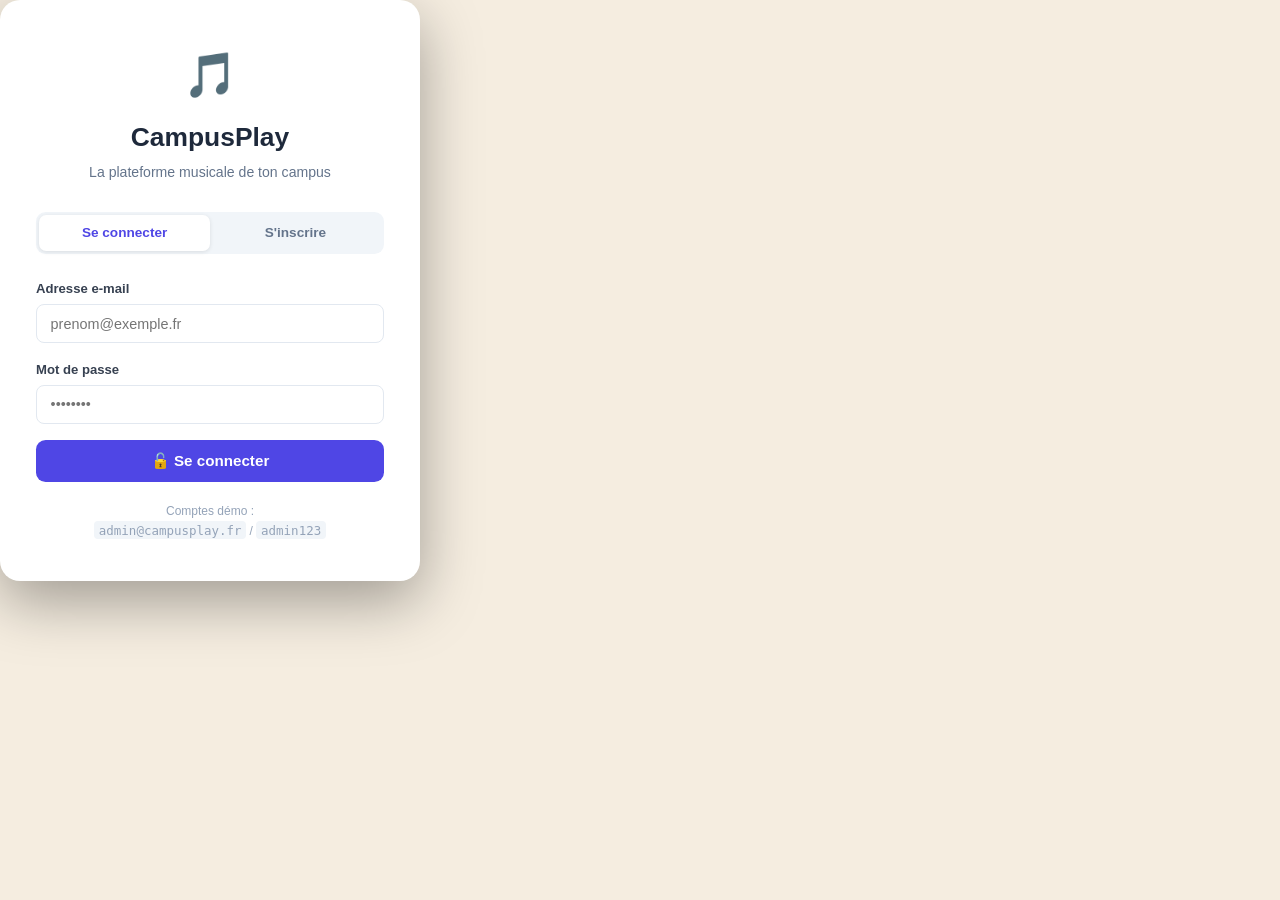
==== commit 751a974e: "." ====
--- a/accueil.html
+++ b/accueil.html
@@ -4,326 +4,6 @@
   <meta charset="UTF-8">
   <title>CampusPlay — Accueil</title>
   <link rel="stylesheet" href="style.css">
-  <style>
-
-    body { background: var(--beige); }
-
-    /* ══ STRUCTURE GÉNÉRALE ══ */
-    .page-wrapper {
-      min-height: 100vh;
-      display: flex;
-      flex-direction: column;
-      max-width: 1050px;
-      margin: 0 auto;
-      background: var(--beige-clair);
-      border: 1px solid var(--beige-bord);
-      box-shadow: var(--ombre-forte);
-    }
-
-    /* ══ HEADER ══ */
-    .site-header {
-      background: var(--bleu-nuit);
-      border-bottom: 3px solid var(--or);
-      padding: 1.1rem 2rem;
-      display: flex;
-      align-items: center;
-      gap: 1.5rem;
-      position: relative;
-      overflow: hidden;
-    }
-    /* Notes de musique décoratives */
-    .site-header::before {
-      content: '♩  ♪  ♫  ♬  ♩  ♪  ♫  ♬  ♩  ♪  ♫  ♬';
-      position: absolute;
-      top: 50%;
-      left: 50%;
-      transform: translate(-50%, -50%);
-      font-size: 1.6rem;
-      color: rgba(255,255,255,.04);
-      white-space: nowrap;
-      letter-spacing: 2rem;
-      pointer-events: none;
-      width: 200%;
-      text-align: center;
-    }
-    .logo-cercle {
-      width: 72px;
-      height: 72px;
-      border-radius: 50%;
-      border: 2.5px solid var(--or);
-      background: rgba(201,168,76,.12);
-      display: flex;
-      align-items: center;
-      justify-content: center;
-      font-size: .85rem;
-      font-weight: 600;
-      color: var(--or);
-      flex-shrink: 0;
-      position: relative;
-      z-index: 1;
-    }
-    .header-centre {
-      flex: 1;
-      text-align: center;
-      position: relative;
-      z-index: 1;
-    }
-    .header-centre h1 {
-      font-size: 2.3rem;
-      font-weight: 800;
-      color: var(--blanc);
-      letter-spacing: .02em;
-      margin-bottom: .15rem;
-    }
-    .header-centre h1 .note { color: var(--or); }
-    .header-centre p {
-      font-size: .88rem;
-      color: var(--bleu-clair);
-      letter-spacing: .04em;
-    }
-    .header-droite {
-      display: flex;
-      flex-direction: column;
-      align-items: flex-end;
-      gap: .4rem;
-      min-width: 130px;
-      position: relative;
-      z-index: 1;
-    }
-    .header-droite .user-nom  { font-size: .84rem; font-weight: 600; color: var(--blanc); }
-    .header-droite .user-role {
-      font-size: .7rem;
-      padding: .15rem .6rem;
-      border-radius: 9999px;
-      background: var(--or);
-      color: var(--bleu-nuit);
-      font-weight: 800;
-      letter-spacing: .03em;
-    }
-    .header-droite .btn-deco {
-      font-size: .76rem;
-      padding: .3rem .75rem;
-      border: 1px solid rgba(255,255,255,.25);
-      border-radius: .4rem;
-      background: transparent;
-      cursor: pointer;
-      color: rgba(255,255,255,.65);
-      transition: .15s;
-    }
-    .header-droite .btn-deco:hover {
-      background: rgba(255,255,255,.1);
-      color: var(--blanc);
-    }
-
-    /* ══ CORPS ══ */
-    .site-corps {
-      display: flex;
-      flex: 1;
-    }
-
-    /* ══ SIDEBAR ══ */
-    .sidebar {
-      width: 155px;
-      flex-shrink: 0;
-      background: var(--bleu-marine);
-      border-right: 3px solid rgba(201,168,76,.3);
-      padding: 2rem 0;
-      display: flex;
-      flex-direction: column;
-    }
-    .sidebar a {
-      display: flex;
-      align-items: center;
-      gap: .55rem;
-      padding: .75rem 1.3rem;
-      font-size: .92rem;
-      color: rgba(255,255,255,.6);
-      text-decoration: none;
-      border-left: 3px solid transparent;
-      transition: .15s;
-    }
-    .sidebar a:hover {
-      background: rgba(255,255,255,.07);
-      color: var(--blanc);
-      border-left-color: var(--bleu-clair);
-    }
-    .sidebar a.actif {
-      background: rgba(201,168,76,.12);
-      color: var(--blanc);
-      font-weight: 800;
-      border-left-color: var(--or);
-    }
-    .sidebar a.actif .icone { color: var(--or); }
-    .sidebar a .icone { font-size: .95rem; width: 1.1rem; text-align: center; }
-    .sidebar hr { border: none; border-top: 1px solid rgba(255,255,255,.1); margin: .6rem 1.1rem; }
-
-    /* Compteur notifications */
-    .badge-nb {
-      display: none;
-      margin-left: auto;
-      background: var(--erreur);
-      color: white;
-      border-radius: 9999px;
-      font-size: .65rem;
-      padding: .1rem .45rem;
-      font-weight: 800;
-    }
-
-    /* ══ CONTENU PRINCIPAL ══ */
-    .site-contenu {
-      flex: 1;
-      padding: 2rem 2.25rem;
-      background: var(--beige-clair);
-    }
-
-    .bienvenue {
-      font-size: 1.25rem;
-      font-weight: 800;
-      color: var(--bleu-nuit);
-      margin-bottom: 1.5rem;
-      padding-bottom: .75rem;
-      border-bottom: 2px solid var(--beige-bord);
-    }
-
-    /* ══ 3 GRANDES CARTES ══ */
-    .grille-cartes {
-      display: grid;
-      grid-template-columns: repeat(3, 1fr);
-      gap: 1.25rem;
-      margin-bottom: 2rem;
-    }
-
-    .grande-carte {
-      border: 2px solid var(--beige-bord);
-      border-radius: .65rem;
-      min-height: 240px;
-      display: flex;
-      flex-direction: column;
-      text-decoration: none;
-      color: inherit;
-      transition: .2s;
-      overflow: hidden;
-      background: var(--blanc);
-    }
-    .grande-carte:hover {
-      border-color: var(--bleu-vif);
-      box-shadow: 0 6px 24px rgba(37,99,235,.13);
-      transform: translateY(-3px);
-    }
-    .grande-carte:hover .carte-tete {
-      background: var(--bleu-pale);
-      border-bottom-color: var(--bleu-vif);
-      color: var(--bleu-vif);
-    }
-
-    .carte-tete {
-      padding: .85rem 1.1rem;
-      font-size: .95rem;
-      font-weight: 700;
-      background: var(--beige);
-      border-bottom: 2px solid var(--beige-bord);
-      color: var(--bleu-marine);
-      display: flex;
-      align-items: center;
-      gap: .5rem;
-      transition: .2s;
-    }
-
-    .carte-corps {
-      flex: 1;
-      padding: 1rem 1.1rem;
-      display: flex;
-      flex-direction: column;
-      gap: .5rem;
-    }
-
-    .item {
-      font-size: .82rem;
-      color: var(--texte-doux);
-      padding: .4rem .65rem;
-      background: var(--beige-clair);
-      border-radius: .35rem;
-      border-left: 3px solid var(--beige-bord);
-      line-height: 1.45;
-    }
-    .item strong { display: block; color: var(--bleu-nuit); font-size: .85rem; margin-bottom: .1rem; }
-    .item span   { font-size: .76rem; }
-
-    .carte-vide {
-      font-size: .83rem;
-      color: var(--texte-pale);
-      text-align: center;
-      margin-top: 1.5rem;
-      font-style: italic;
-    }
-
-    /* Couleur accent par carte */
-    .carte-reservations .carte-tete { border-top: 3px solid var(--bleu-vif); }
-    .carte-evenements   .carte-tete { border-top: 3px solid var(--or); }
-    .carte-demandes     .carte-tete { border-top: 3px solid #7c3aed; }
-
-    /* ══ SECTION NOTIFICATIONS ══ */
-    .notif-section {
-      background: var(--blanc);
-      border: 1px solid var(--beige-bord);
-      border-radius: .65rem;
-      overflow: hidden;
-    }
-    .notif-section-titre {
-      background: var(--beige);
-      padding: .75rem 1.25rem;
-      font-size: .88rem;
-      font-weight: 700;
-      color: var(--bleu-marine);
-      border-bottom: 1px solid var(--beige-bord);
-      display: flex;
-      justify-content: space-between;
-      align-items: center;
-    }
-    .notif-item {
-      display: flex;
-      align-items: center;
-      gap: .75rem;
-      padding: .7rem 1.25rem;
-      font-size: .85rem;
-      border-bottom: 1px solid var(--beige-bord);
-      transition: .12s;
-    }
-    .notif-item:last-child { border-bottom: none; }
-    .notif-item:hover { background: var(--beige-clair); }
-    .notif-item.non-lue { background: #eef2ff; }
-    .notif-puce {
-      width: 8px; height: 8px;
-      border-radius: 50%;
-      flex-shrink: 0;
-    }
-
-    /* ══ FOOTER ══ */
-    .site-footer {
-      background: var(--bleu-nuit);
-      border-top: 3px solid var(--or);
-      padding: 1.5rem 2rem;
-      text-align: center;
-      color: rgba(255,255,255,.45);
-      font-size: .82rem;
-      line-height: 2;
-    }
-    .site-footer strong { color: var(--or); }
-
-    /* ══ RESPONSIVE ══ */
-    @media (max-width: 720px) {
-      .site-corps { flex-direction: column; }
-      .sidebar {
-        width: 100%; flex-direction: row; flex-wrap: wrap;
-        padding: .5rem; border-right: none; border-bottom: 2px solid rgba(201,168,76,.3);
-      }
-      .sidebar a { padding: .4rem .8rem; font-size: .83rem; border-left: none; }
-      .sidebar hr { display: none; }
-      .grille-cartes { grid-template-columns: 1fr; }
-      .header-centre h1 { font-size: 1.5rem; }
-      .header-droite { display: none; }
-    }
-  </style>
 </head>
 <body>
 
@@ -332,7 +12,7 @@
   if (!isConnecte()) window.location.href = 'index.html';
 </script>
 
-<div class="page-wrapper">
+<div class="conteneur">
 
   <!-- ════ HEADER ════ -->
   <header class="site-header">
@@ -396,6 +76,7 @@
 
         <!-- Réservations -->
         <a href="ressources.html" class="grande-carte carte-reservations">
+          <img src="images/reservation.png" alt="Réservations" style="width:100%;height:150px;object-fit:cover;display:block" onerror="this.style.display='none'">
           <div class="carte-tete">📦 Réservations</div>
           <div class="carte-corps" id="corps-res">
             <p class="carte-vide">Aucune réservation</p>
@@ -404,6 +85,7 @@
 
         <!-- Évènements -->
         <a href="evenements.html" class="grande-carte carte-evenements">
+          <img src="images/evenement.png" alt="Évènements" style="width:100%;height:150px;object-fit:cover;display:block" onerror="this.style.display='none'">
           <div class="carte-tete">📅 Évènements</div>
           <div class="carte-corps" id="corps-ev">
             <p class="carte-vide">Aucune inscription</p>
@@ -412,6 +94,7 @@
 
         <!-- Demandes -->
         <a href="admin.html" class="grande-carte carte-demandes" id="lien-carte-demandes">
+          <img src="images/demande.png" alt="Demandes" style="width:100%;height:150px;object-fit:cover;display:block" onerror="this.style.display='none'">
           <div class="carte-tete">📋 Demandes</div>
           <div class="carte-corps" id="corps-dem">
             <p class="carte-vide">Aucune demande</p>
@@ -514,7 +197,6 @@
     document.getElementById('corps-dem').innerHTML = html;
   }
 } else {
-  // Étudiant → demandes = ses inscriptions liste d'attente
   document.getElementById('lien-carte-demandes').href = 'evenements.html';
   const attente = mesInscrits.filter(i => i.statut === 'liste_attente');
   if (attente.length) {
@@ -536,14 +218,12 @@
 ];
 const nbNonLues = notifs.filter(n => !n.lue).length;
 
-// Badge sidebar
 if (nbNonLues > 0) {
   const badge = document.getElementById('badge-notif');
   badge.style.display = 'inline';
   badge.textContent   = nbNonLues;
 }
 
-// Section notifications
 if (notifs.length) {
   document.getElementById('notif-section').style.display = 'block';
   if (nbNonLues > 0) {
--- a/style.css
+++ b/style.css
@@ -5,11 +5,11 @@
 
 /* ── VARIABLES ── */
 :root {
-  --bleu-nuit:   #0d1b3e;   /* fond sombre, sidebar */
-  --bleu-marine: #1a3a6e;   /* header, accents foncés */
-  --bleu-vif:    #2563eb;   /* boutons principaux */
-  --bleu-clair:  #93c5fd;   /* highlights bleus */
-  --bleu-pale:   #dbeafe;   /* fonds légers */
+  --bleu-nuit:   #107e8a;   /* fond sombre, sidebar */
+  --bleu-marine: #901818;   /* header, accents foncés */
+  --bleu-vif:    #ffe209;   /* boutons principaux */
+  --bleu-clair:  #327ed4;   /* highlights bleus */
+  --bleu-pale:   #fbe5ca;   /* fonds légers */
   --beige:       #f5ede0;   /* fond principal */
   --beige-clair: #fdfaf6;   /* cartes, fonds blancs chauds */
   --beige-bord:  #e8ddd0;   /* bordures beige */
@@ -28,9 +28,15 @@
 }
 
 /* ── RESET ── */
-*, *::before, *::after { margin: 0; padding: 0; box-sizing: border-box; }
-
-html { scroll-behavior: smooth; }
+*, *::before, *::after {
+  margin: 0;
+  padding: 0;
+  box-sizing: border-box;
+}
+
+html {
+  scroll-behavior: smooth;
+}
 
 body {
   font-family: 'Segoe UI', 'Helvetica Neue', Arial, sans-serif;
@@ -73,7 +79,7 @@
   left: 50%;
   transform: translate(-50%, -50%);
   font-size: 1.4rem;
-  color: rgba(255,255,255,.04);
+  color: rgba(255, 255, 255, .04);
   white-space: nowrap;
   letter-spacing: 1.5rem;
   pointer-events: none;
@@ -82,76 +88,73 @@
 }
 
 .logo-cercle {
-  width: 68px;
-  height: 68px;
+  width: 72px;
+  height: 72px;
   border-radius: 50%;
-  border: 2px solid var(--or);
-  background: rgba(201,168,76,.1);
+  border: 2.5px solid var(--or);
+  background: rgba(201, 168, 76, .12);
   display: flex;
   align-items: center;
   justify-content: center;
-  font-size: 1.6rem;
+  font-size: .85rem;
+  font-weight: 600;
+  color: var(--or);
   flex-shrink: 0;
   position: relative;
   z-index: 1;
 }
 
-.site-header-centre {
+.header-centre {
   flex: 1;
   text-align: center;
   position: relative;
   z-index: 1;
 }
-.site-header-centre h1 {
-  font-size: 2.2rem;
+.header-centre h1 {
+  font-size: 2.3rem;
   font-weight: 800;
   color: var(--blanc);
   letter-spacing: .02em;
   margin-bottom: .15rem;
 }
-.site-header-centre .sous-titre {
-  font-size: .9rem;
+.header-centre h1 .note { color: var(--or); }
+.header-centre p {
+  font-size: .88rem;
   color: var(--bleu-clair);
-  letter-spacing: .05em;
-}
-/* Note musicale après le titre */
-.site-header-centre h1::after {
-  content: ' ♫';
-  color: var(--or);
-  font-size: 1.6rem;
-}
-
-.header-user {
+  letter-spacing: .04em;
+}
+
+.header-droite {
   display: flex;
   flex-direction: column;
   align-items: flex-end;
-  gap: .35rem;
+  gap: .4rem;
   min-width: 130px;
   position: relative;
   z-index: 1;
 }
-.header-user .user-nom   { font-size: .85rem; font-weight: 600; color: var(--blanc); }
-.header-user .user-role  {
-  font-size: .72rem;
+.header-droite .user-nom  { font-size: .84rem; font-weight: 600; color: var(--blanc); }
+.header-droite .user-role {
+  font-size: .7rem;
   padding: .15rem .6rem;
   border-radius: 9999px;
   background: var(--or);
   color: var(--bleu-nuit);
-  font-weight: 700;
+  font-weight: 800;
   letter-spacing: .03em;
 }
-.header-user .btn-deconnexion {
-  font-size: .78rem;
+.header-droite .btn-deco {
+  font-size: .76rem;
   padding: .3rem .75rem;
-  border: 1px solid rgba(255,255,255,.25);
+  border: 1px solid rgba(255, 255, 255, .25);
   border-radius: .4rem;
   background: transparent;
   cursor: pointer;
-  color: rgba(255,255,255,.7);
+  color: rgba(255, 255, 255, .65);
   transition: .15s;
 }
-.header-user .btn-deconnexion:hover {
-  background: rgba(255,255,255,.1);
+.header-droite .btn-deco:hover {
+  background: rgba(255, 255, 255, .1);
   color: var(--blanc);
 }
 
@@ -166,7 +169,8 @@
   width: 165px;
   flex-shrink: 0;
   background: var(--bleu-marine);
-  padding: 1.5rem 0;
+  border-right: 3px solid rgba(201, 168, 76, .3);
+  padding: 2rem 0;
   display: flex;
   flex-direction: column;
 }
@@ -184,43 +188,39 @@
 .sidebar a {
   display: flex;
   align-items: center;
-  gap: .6rem;
-  padding: .7rem 1.25rem;
-  font-size: .9rem;
-  color: rgba(255,255,255,.65);
+  gap: .55rem;
+  padding: .75rem 1.3rem;
+  font-size: .92rem;
+  color: rgba(255, 255, 255, .6);
   text-decoration: none;
   border-left: 3px solid transparent;
   transition: .15s;
 }
-.sidebar a .icone { font-size: 1rem; width: 1.2rem; text-align: center; }
 .sidebar a:hover {
-  background: rgba(255,255,255,.07);
+  background: rgba(255, 255, 255, .07);
   color: var(--blanc);
   border-left-color: var(--bleu-clair);
 }
 .sidebar a.actif {
-  background: rgba(147,197,253,.12);
+  background: rgba(201, 168, 76, .12);
   color: var(--blanc);
-  font-weight: 700;
+  font-weight: 800;
   border-left-color: var(--or);
 }
 .sidebar a.actif .icone { color: var(--or); }
-
-.sidebar hr {
-  border: none;
-  border-top: 1px solid rgba(255,255,255,.1);
-  margin: .6rem 1rem;
-}
-
-.badge-notif {
-  display: inline-block;
+.sidebar a .icone { font-size: .95rem; width: 1.1rem; text-align: center; }
+.sidebar hr { border: none; border-top: 1px solid rgba(255, 255, 255, .1); margin: .6rem 1.1rem; }
+
+/* Badge nombre notifs */
+.badge-nb {
+  display: none;
+  margin-left: auto;
   background: var(--erreur);
   color: white;
   border-radius: 9999px;
   font-size: .65rem;
   padding: .1rem .45rem;
-  font-weight: 700;
-  margin-left: auto;
+  font-weight: 800;
 }
 
 /* ── CONTENU PRINCIPAL ── */
@@ -253,14 +253,14 @@
   border-top: 3px solid var(--or);
   padding: 1.5rem 2rem;
   text-align: center;
-  color: rgba(255,255,255,.5);
+  color: rgba(255, 255, 255, .45);
   font-size: .82rem;
   line-height: 2;
 }
 .site-footer strong { color: var(--or); }
 
 /* ══════════════════════════════
-   COMPOSANTS UI
+   COMPOSANTS UI COMMUNS
    ══════════════════════════════ */
 
 /* ── BOUTONS ── */
@@ -282,33 +282,19 @@
   background: var(--bleu-vif);
   color: var(--blanc);
 }
-.btn-primaire:hover { background: #1d4ed8; transform: translateY(-1px); box-shadow: 0 4px 12px rgba(37,99,235,.3); }
-
-.btn-or {
-  background: var(--or);
-  color: var(--bleu-nuit);
-  font-weight: 700;
-}
-.btn-or:hover { background: #b8942e; transform: translateY(-1px); }
-
-.btn-contour {
-  background: transparent;
-  color: var(--bleu-vif);
-  border: 2px solid var(--bleu-vif);
-}
-.btn-contour:hover { background: var(--bleu-pale); }
-
-.btn-contour-blanc {
-  background: transparent;
-  color: var(--blanc);
-  border: 2px solid rgba(255,255,255,.4);
-}
-.btn-contour-blanc:hover { background: rgba(255,255,255,.1); border-color: var(--blanc); }
-
-.btn-succes { background: var(--succes); color: var(--blanc); }
+.btn-primaire:hover {
+  background: #1d4ed8;
+  transform: translateY(-1px);
+  box-shadow: 0 4px 12px rgba(37, 99, 235, .3);
+}
+
+.btn-grand    { padding: .85rem 2rem; font-size: 1rem; }
+.btn-plein    { width: 100%; justify-content: center; }
+.btn-gris     { background: var(--beige); color: var(--texte-doux); border: 1px solid var(--bordure); }
+.btn-gris:hover { background: var(--beige-bord); }
+.btn-succes   { background: var(--succes); color: var(--blanc); }
 .btn-succes:hover { background: #047857; }
-
-.btn-erreur { background: var(--erreur); color: var(--blanc); }
+.btn-erreur   { background: var(--erreur); color: var(--blanc); }
 .btn-erreur:hover { background: #b91c1c; }
 
 .btn-gris { background: var(--beige); color: var(--texte-doux); border: 1px solid var(--bordure); }
@@ -326,60 +312,6 @@
   transition: .2s;
 }
 .carte:hover { box-shadow: var(--ombre); }
-
-/* Cartes du dashboard (3 grandes) */
-.grande-carte {
-  border: 2px solid var(--beige-bord);
-  border-radius: .75rem;
-  min-height: 230px;
-  display: flex;
-  flex-direction: column;
-  cursor: pointer;
-  text-decoration: none;
-  color: inherit;
-  transition: .2s;
-  overflow: hidden;
-  background: var(--blanc);
-}
-.grande-carte:hover {
-  border-color: var(--bleu-vif);
-  box-shadow: 0 6px 24px rgba(37,99,235,.12);
-  transform: translateY(-3px);
-}
-.grande-carte-titre {
-  padding: .9rem 1.1rem;
-  font-weight: 700;
-  font-size: .95rem;
-  border-bottom: 2px solid var(--beige-bord);
-  background: var(--beige);
-  color: var(--bleu-marine);
-  display: flex;
-  align-items: center;
-  gap: .5rem;
-}
-.grande-carte:hover .grande-carte-titre {
-  background: var(--bleu-pale);
-  border-bottom-color: var(--bleu-vif);
-  color: var(--bleu-vif);
-}
-.grande-carte-corps {
-  flex: 1;
-  padding: 1rem;
-  display: flex;
-  flex-direction: column;
-  gap: .5rem;
-}
-.item-carte {
-  font-size: .82rem;
-  color: var(--texte-doux);
-  padding: .4rem .65rem;
-  background: var(--beige-clair);
-  border-radius: .35rem;
-  border-left: 3px solid var(--beige-bord);
-  line-height: 1.45;
-}
-.item-carte strong { display: block; color: var(--bleu-nuit); font-size: .85rem; }
-.item-carte-vide { font-size: .83rem; color: var(--texte-pale); text-align: center; margin-top: 1.25rem; font-style: italic; }
 
 /* ── GRILLES ── */
 .grille-3 { display: grid; grid-template-columns: repeat(3, 1fr); gap: 1.25rem; }
@@ -400,7 +332,6 @@
 .badge-rouge   { background: #fee2e2; color: #991b1b; }
 .badge-bleu    { background: var(--bleu-pale); color: var(--bleu-marine); }
 .badge-marine  { background: var(--bleu-marine); color: var(--blanc); }
-.badge-or      { background: var(--or); color: var(--bleu-nuit); font-weight: 800; }
 .badge-beige   { background: var(--beige); color: var(--texte-doux); }
 
 /* ── FORMULAIRES ── */
@@ -433,7 +364,7 @@
   outline: none;
   border-color: var(--bleu-vif);
   background: var(--blanc);
-  box-shadow: 0 0 0 3px rgba(37,99,235,.1);
+  box-shadow: 0 0 0 3px rgba(37, 99, 235, .1);
 }
 .form-groupe input::placeholder { color: var(--texte-pale); }
 .form-groupe textarea { resize: vertical; min-height: 90px; }
@@ -470,237 +401,505 @@
 td {
   padding: .75rem 1rem;
   font-size: .87rem;
-  border-bottom: 1px solid var(--beige-bord);
-  color: var(--texte);
+border-bottom: 1px solid var(--beige-bord);
+color: var(--texte);
 }
 tbody tr:hover { background: var(--beige-clair); }
 tbody tr:last-child td { border-bottom: none; }
-
 /* ── ONGLETS ── */
 .onglets {
-  display: flex;
-  gap: .25rem;
-  border-bottom: 2px solid var(--beige-bord);
-  margin-bottom: 1.75rem;
-  overflow-x: auto;
+display: flex;
+gap: .25rem;
+border-bottom: 2px solid var(--beige-bord);
+margin-bottom: 1.75rem;
+overflow-x: auto;
 }
 .onglet {
-  padding: .65rem 1.2rem;
-  font-size: .88rem;
-  font-weight: 600;
-  color: var(--texte-doux);
-  border-bottom: 3px solid transparent;
-  margin-bottom: -2px;
-  cursor: pointer;
-  white-space: nowrap;
-  transition: .15s;
-  border-radius: .4rem .4rem 0 0;
+padding: .65rem 1.2rem;
+font-size: .88rem;
+font-weight: 600;
+color: var(--texte-doux);
+border-bottom: 3px solid transparent;
+margin-bottom: -2px;
+cursor: pointer;
+white-space: nowrap;
+transition: .15s;
+border-radius: .4rem .4rem 0 0;
 }
 .onglet:hover { color: var(--bleu-vif); background: var(--beige); }
 .onglet.actif { color: var(--bleu-vif); border-bottom-color: var(--bleu-vif); background: var(--bleu-pale); }
-
-/* ── STAT CARTES ── */
-.stat-carte {
-  background: var(--blanc);
-  border: 1px solid var(--beige-bord);
-  border-radius: .75rem;
-  padding: 1.4rem;
-  text-align: center;
-  position: relative;
-  overflow: hidden;
-}
-.stat-carte::before {
-  content: '♪';
-  position: absolute;
-  bottom: -.5rem;
-  right: .75rem;
-  font-size: 3rem;
-  color: rgba(13,27,62,.04);
-  pointer-events: none;
-}
-.stat-carte .chiffre {
-  font-size: 2.4rem;
-  font-weight: 800;
-  color: var(--bleu-marine);
-  line-height: 1;
-  margin-bottom: .35rem;
-}
-.stat-carte .label {
-  font-size: .78rem;
-  color: var(--texte-doux);
-  font-weight: 500;
-  text-transform: uppercase;
-  letter-spacing: .05em;
-}
-
 /* ── BARRE DE PROGRESSION ── */
 .barre-fond {
-  background: var(--beige-bord);
-  border-radius: 9999px;
-  height: 8px;
-  overflow: hidden;
+background: var(--beige-bord);
+border-radius: 9999px;
+height: 8px;
+overflow: hidden;
 }
 .barre-rempli {
-  height: 100%;
-  border-radius: 9999px;
-  transition: width .3s ease;
-}
-
+height: 100%;
+border-radius: 9999px;
+transition: width .3s ease;
+}
 /* ── MODAL ── */
-.modal-overlay {
-  display: none;
-  position: fixed;
-  inset: 0;
-  background: rgba(13,27,62,.6);
-  z-index: 300;
-  align-items: center;
-  justify-content: center;
-  backdrop-filter: blur(2px);
-}
-.modal-overlay.ouvert { display: flex; }
-.modal-carte {
-  background: var(--blanc);
-  border-radius: .9rem;
-  width: 100%;
-  max-width: 480px;
-  margin: 1rem;
-  box-shadow: var(--ombre-forte);
-  overflow: hidden;
-}
-.modal-header {
-  background: var(--bleu-nuit);
-  padding: 1.25rem 1.5rem;
-  display: flex;
-  justify-content: space-between;
-  align-items: center;
-}
-.modal-header h3 { color: var(--blanc); font-weight: 700; }
+.modal-bg {
+display: none;
+position: fixed;
+inset: 0;
+background: rgba(13, 27, 62, .55);
+z-index: 400;
+align-items: center;
+justify-content: center;
+backdrop-filter: blur(2px);
+}
+.modal-bg.ouvert { display: flex; }
+.modal-boite {
+background: var(--blanc);
+border-radius: .9rem;
+width: 100%;
+max-width: 520px;
+margin: 1rem;
+box-shadow: 0 20px 60px rgba(13, 27, 62, .3);
+overflow: hidden;
+}
+.modal-entete {
+background: var(--bleu-nuit);
+padding: 1.25rem 1.5rem;
+display: flex;
+justify-content: space-between;
+align-items: center;
+}
+.modal-entete h2 { font-size: 1.05rem; font-weight: 800; color: var(--blanc); }
 .modal-fermer {
-  background: none;
-  border: none;
-  color: rgba(255,255,255,.6);
-  font-size: 1.4rem;
-  cursor: pointer;
-  transition: .15s;
+background: none;
+border: none;
+color: rgba(255, 255, 255, .65);
+font-size: 1.4rem;
+cursor: pointer;
 }
 .modal-fermer:hover { color: var(--blanc); }
-.modal-corps { padding: 1.75rem; }
-
+.modal-contenu { padding: 1.5rem; }
+.modal-pied {
+padding: 1rem 1.5rem;
+background: var(--beige);
+display: flex;
+gap: .75rem;
+justify-content: flex-end;
+}
+/* Champs formulaire dans modal */
+.champ { margin-bottom: .85rem; }
+.champ label {
+display: block;
+font-size: .78rem;
+font-weight: 700;
+text-transform: uppercase;
+letter-spacing: .05em;
+color: var(--bleu-marine);
+margin-bottom: .3rem;
+}
+.champ input, .champ select {
+width: 100%;
+padding: .55rem .85rem;
+border: 1.5px solid var(--beige-bord);
+border-radius: .45rem;
+font-size: .88rem;
+font-family: inherit;
+background: var(--beige-clair);
+}
+.champ input:focus, .champ select:focus {
+outline: none;
+border-color: var(--bleu-vif);
+background: var(--blanc);
+}
 /* ══════════════════════════════
-   PAGE CONNEXION (index.html)
-   ══════════════════════════════ */
+PAGE CONNEXION
+══════════════════════════════ */
 .page-connexion {
-  min-height: 100vh;
-  display: flex;
-  flex-direction: column;
-  background: var(--bleu-nuit);
-  position: relative;
-  overflow: hidden;
-}
-
-/* Motif notes de musique en fond */
-.page-connexion::before {
-  content: '♩  ♪  ♫  ♬  ♩  ♪  ♫  ♬  ♩  ♪  ♫  ♬  ♩  ♪  ♫  ♬';
-  position: fixed;
-  top: 15%;
-  left: -5%;
-  font-size: 2rem;
-  color: rgba(255,255,255,.03);
-  white-space: nowrap;
-  letter-spacing: 2rem;
-  pointer-events: none;
-  transform: rotate(-8deg);
-  width: 130%;
-}
-.page-connexion::after {
-  content: '♬  ♫  ♪  ♩  ♬  ♫  ♪  ♩  ♬  ♫  ♪  ♩  ♬  ♫  ♪  ♩';
-  position: fixed;
-  bottom: 15%;
-  left: -5%;
-  font-size: 2rem;
-  color: rgba(255,255,255,.03);
-  white-space: nowrap;
-  letter-spacing: 2rem;
-  pointer-events: none;
-  transform: rotate(-8deg);
-  width: 130%;
-}
-
-.connexion-wrapper {
-  flex: 1;
-  display: flex;
-  align-items: center;
-  justify-content: center;
-  padding: 2rem 1rem;
-  position: relative;
-  z-index: 1;
-}
-
-.connexion-carte {
-  background: var(--blanc);
-  border-radius: 1.1rem;
-  width: 100%;
-  max-width: 420px;
-  box-shadow: 0 20px 60px rgba(0,0,0,.4);
-  overflow: hidden;
-}
-
-.connexion-bandeau {
-  background: linear-gradient(135deg, var(--bleu-marine), var(--bleu-nuit));
-  padding: 2rem 2rem 1.5rem;
-  text-align: center;
-  position: relative;
-}
-.connexion-bandeau::after {
-  content: '♫';
-  position: absolute;
-  top: 50%;
-  right: 1.5rem;
-  transform: translateY(-50%);
-  font-size: 3rem;
-  color: rgba(201,168,76,.3);
-}
-.connexion-bandeau h1 {
-  font-size: 1.9rem;
-  font-weight: 800;
-  color: var(--blanc);
-  margin-bottom: .2rem;
-}
-.connexion-bandeau h1 span { color: var(--or); }
-.connexion-bandeau p {
-  font-size: .85rem;
-  color: var(--bleu-clair);
-}
-
-.connexion-corps { padding: 2rem; }
-
-.connexion-footer-bas {
-  background: var(--bleu-nuit);
-  padding: 1rem 2rem;
-  text-align: center;
-  font-size: .8rem;
-  color: rgba(255,255,255,.4);
-  line-height: 1.8;
-}
-
-/* ── RESPONSIVE ── */
+min-height: 100vh;
+display: flex;
+flex-direction: column;
+align-items: center;
+justify-content: center;
+background: linear-gradient(135deg, #1e293b 0%, #312e81 100%);
+font-family: system-ui, sans-serif;
+}
+.card {
+background: white;
+border-radius: 1.25rem;
+padding: 2.5rem 2.25rem;
+width: 100%;
+max-width: 420px;
+box-shadow: 0 20px 60px rgba(0,0,0,.35);
+}
+.logo { text-align: center; margin-bottom: 1.75rem; }
+.logo .ico { font-size: 2.75rem; }
+.logo h1 { font-size: 1.65rem; font-weight: 800; color: #1e293b; margin: .35rem 0 .2rem; }
+.logo p  { color: #64748b; font-size: .88rem; }
+.tabs { display: flex; background: #f1f5f9; border-radius: .6rem; padding: .2rem; margin-bottom: 1.5rem; }
+.tab  {
+flex: 1; text-align: center; padding: .45rem; border-radius: .45rem;
+cursor: pointer; font-size: .85rem; font-weight: 600; color: #64748b; transition: .15s;
+}
+.tab.actif { background: white; color: #4f46e5; box-shadow: 0 1px 4px rgba(0,0,0,.1); }
+label { display: block; font-size: .82rem; font-weight: 600; color: #374151; margin-bottom: .3rem; }
+input {
+width: 100%; padding: .65rem .85rem;
+border: 1.5px solid #e2e8f0; border-radius: .5rem;
+font-size: .9rem; margin-bottom: 1rem; transition: border .15s;
+}
+input:focus { outline: none; border-color: #4f46e5; }
+.grid2 { display: grid; grid-template-columns: 1fr 1fr; gap: .75rem; }
+.btn-submit {
+width: 100%; padding: .75rem; background: #4f46e5; color: white;
+border: none; border-radius: .6rem; font-size: .95rem;
+font-weight: 700; cursor: pointer; transition: background .15s;
+}
+.btn-submit:hover { background: #3730a3; }
+.btn-submit:disabled { background: #a5b4fc; cursor: not-allowed; }
+.erreur {
+background: #fee2e2; color: #991b1b;
+border: 1px solid #fecaca; border-radius: .5rem;
+padding: .6rem .9rem; font-size: .85rem;
+margin-bottom: 1rem; display: none;
+}
+.hint { text-align:center; font-size:.75rem; color:#94a3b8; margin-top:1.25rem; line-height:1.6; }
+code { background:#f1f5f9; padding:.1rem .3rem; border-radius:.25rem; font-size:.78rem; }
+/* ══════════════════════════════
+PAGE ACCUEIL
+══════════════════════════════ */
+.bienvenue {
+font-size: 1.25rem;
+font-weight: 800;
+color: var(--bleu-nuit);
+margin-bottom: 1.5rem;
+padding-bottom: .75rem;
+border-bottom: 2px solid var(--beige-bord);
+}
+/* ── 3 GRANDES CARTES ── */
+.grille-cartes {
+display: grid;
+grid-template-columns: repeat(3, 1fr);
+gap: 1.25rem;
+margin-bottom: 2rem;
+}
+.grande-carte {
+border: 2px solid var(--beige-bord);
+border-radius: .65rem;
+min-height: 240px;
+display: flex;
+flex-direction: column;
+text-decoration: none;
+color: inherit;
+transition: .2s;
+overflow: hidden;
+background: var(--blanc);
+}
+.grande-carte:hover {
+border-color: var(--bleu-vif);
+box-shadow: 0 6px 24px rgba(37, 99, 235, .13);
+transform: translateY(-3px);
+}
+.grande-carte:hover .carte-tete {
+background: var(--bleu-pale);
+border-bottom-color: var(--bleu-vif);
+color: var(--bleu-vif);
+}
+.carte-tete {
+padding: .85rem 1.1rem;
+font-size: .95rem;
+font-weight: 700;
+background: var(--beige);
+border-bottom: 2px solid var(--beige-bord);
+color: var(--bleu-marine);
+display: flex;
+align-items: center;
+gap: .5rem;
+transition: .2s;
+}
+.carte-corps {
+flex: 1;
+padding: 1rem 1.1rem;
+display: flex;
+flex-direction: column;
+gap: .5rem;
+}
+.item {
+font-size: .82rem;
+color: var(--texte-doux);
+padding: .4rem .65rem;
+background: var(--beige-clair);
+border-radius: .35rem;
+border-left: 3px solid var(--beige-bord);
+line-height: 1.45;
+}
+.item strong { display: block; color: var(--bleu-nuit); font-size: .85rem; margin-bottom: .1rem; }
+.item span   { font-size: .76rem; }
+.carte-vide {
+font-size: .83rem;
+color: var(--texte-pale);
+text-align: center;
+margin-top: 1.5rem;
+font-style: italic;
+}
+/* Couleur accent par carte */
+.carte-reservations .carte-tete { border-top: 3px solid var(--bleu-vif); }
+.carte-evenements   .carte-tete { border-top: 3px solid var(--or); }
+.carte-demandes     .carte-tete { border-top: 3px solid #7c3aed; }
+/* ── SECTION NOTIFICATIONS ── */
+.notif-section {
+background: var(--blanc);
+border: 1px solid var(--beige-bord);
+border-radius: .65rem;
+overflow: hidden;
+}
+.notif-section-titre {
+background: var(--beige);
+padding: .75rem 1.25rem;
+font-size: .88rem;
+font-weight: 700;
+color: var(--bleu-marine);
+border-bottom: 1px solid var(--beige-bord);
+display: flex;
+justify-content: space-between;
+align-items: center;
+}
+.notif-item {
+display: flex;
+align-items: center;
+gap: .75rem;
+padding: .7rem 1.25rem;
+font-size: .85rem;
+border-bottom: 1px solid var(--beige-bord);
+transition: .12s;
+}
+.notif-item:last-child { border-bottom: none; }
+.notif-item:hover { background: var(--beige-clair); }
+.notif-item.non-lue { background: #eef2ff; }
+.notif-puce {
+width: 8px;
+height: 8px;
+border-radius: 50%;
+flex-shrink: 0;
+}
+/* ══════════════════════════════
+PAGE NOTIFICATIONS
+══════════════════════════════ */
+.notif-item {
+background: white;
+border: 1px solid var(--bordure);
+border-radius: .75rem;
+padding: 1rem 1.25rem;
+display: flex;
+align-items: flex-start;
+gap: 1rem;
+margin-bottom: .6rem;
+transition: box-shadow .15s;
+cursor: pointer;
+position: relative;
+}
+.notif-item:hover { box-shadow: 0 4px 16px rgba(0,0,0,.09); }
+.notif-item.non-lue {
+background: #eef2ff;
+border-color: #c7d2fe;
+}
+.notif-item.non-lue::before {
+content: '';
+position: absolute;
+left: -.1rem;
+top: 50%;
+transform: translateY(-50%);
+width: 4px;
+height: 60%;
+background: #4f46e5;
+border-radius: 0 4px 4px 0;
+}
+.notif-icone {
+width: 2.5rem;
+height: 2.5rem;
+border-radius: 50%;
+display: flex;
+align-items: center;
+justify-content: center;
+font-size: 1.15rem;
+flex-shrink: 0;
+}
+.notif-corps    { flex: 1; min-width: 0; }
+.notif-titre    { font-size: .9rem;  font-weight: 700; color: #1e293b; margin-bottom: .2rem; }
+.notif-desc     { font-size: .82rem; color: #64748b;   line-height: 1.5; }
+.notif-meta     { font-size: .75rem; color: #94a3b8;   margin-top: .3rem; }
+.notif-action   { margin-top: .5rem; }
+.dot-lue        { display: inline-block; width: 7px; height: 7px; border-radius: 50%; background: #4f46e5; margin-left: .35rem; vertical-align: middle; }
+.btn-lu-rapide  { background: none; border: none; cursor: pointer; color: #94a3b8; font-size: 1rem; padding: .25rem; flex-shrink: 0; transition: color .15s; }
+.btn-lu-rapide:hover { color: #4f46e5; }
+.vide-notif     { text-align: center; padding: 3rem; color: #64748b; }
+.vide-notif .vide-ico { font-size: 2.5rem; margin-bottom: .75rem; }
+/* ══════════════════════════════
+PAGE RESSOURCES
+══════════════════════════════ */
+/* ── 3 COLONNES ── */
+.reservations-layout {
+display: grid;
+grid-template-columns: repeat(3, 1fr);
+gap: 1.5rem;
+align-items: start;
+}
+.colonne-titre {
+font-size: .8rem;
+font-weight: 800;
+text-transform: uppercase;
+letter-spacing: .06em;
+color: var(--bleu-nuit);
+padding-bottom: .6rem;
+border-bottom: 2px solid var(--or);
+margin-bottom: 1rem;
+}
+/* ── CARTE MATÉRIEL ── */
+.carte-mat {
+background: var(--blanc);
+border: 1px solid var(--beige-bord);
+border-radius: .75rem;
+overflow: hidden;
+margin-bottom: .85rem;
+transition: .2s;
+}
+.carte-mat:hover {
+box-shadow: 0 6px 24px rgba(13, 27, 62, .12);
+transform: translateY(-2px);
+border-color: var(--bleu-clair);
+}
+.mat-bande { height: 5px; flex-shrink: 0; }
+.mat-photo {
+height: 90px;
+background: var(--beige);
+display: flex;
+align-items: center;
+justify-content: center;
+font-size: 2.6rem;
+border-bottom: 1px solid var(--beige-bord);
+position: relative;
+}
+.mat-cat-badge {
+position: absolute; top: .4rem; left: .4rem;
+background: rgba(13, 27, 62, .72); color: white;
+font-size: .6rem; font-weight: 700;
+padding: .1rem .45rem; border-radius: 9999px;
+}
+.mat-body { padding: .75rem .9rem .85rem; }
+.mat-nom  { font-size: .9rem; font-weight: 800; color: var(--bleu-nuit); margin-bottom: .45rem; }
+.mat-detail {
+display: flex; flex-direction: column;
+gap: .2rem; margin-bottom: .7rem;
+}
+.mat-detail span {
+font-size: .8rem; color: var(--texte-doux);
+display: flex; align-items: center; gap: .35rem;
+}
+.mat-bas {
+display: flex; align-items: center;
+justify-content: space-between;
+border-top: 1px solid var(--beige-bord);
+padding-top: .55rem;
+}
+.mat-prix-loc  { font-size: .92rem; font-weight: 800; color: var(--bleu-vif); }
+.mat-prix-ach  { font-size: .92rem; font-weight: 800; color: var(--succes); }
+.mat-prix-grat { font-size: .92rem; font-weight: 800; color: var(--succes); }
+.btn-mat {
+padding: .38rem .95rem;
+border-radius: .45rem;
+font-size: .8rem;
+font-weight: 600;
+cursor: pointer;
+transition: .15s;
+border: 1.5px solid transparent;
+}
+.btn-louer      { background: var(--bleu-pale); color: var(--bleu-marine); border-color: var(--bleu-clair); }
+.btn-louer:hover      { background: var(--bleu-marine); color: var(--blanc); }
+.btn-acheter    { background: #dcfce7; color: #166534; border-color: #86efac; }
+.btn-acheter:hover    { background: #166534; color: var(--blanc); }
+.btn-participer { background: #fef3c7; color: #92400e; border-color: #fcd34d; }
+.btn-participer:hover { background: #92400e; color: var(--blanc); }
+.btn-complet    { background: var(--beige); color: var(--texte-pale); border-color: var(--beige-bord); cursor: not-allowed; }
+/* ── FILTRES ── */
+.barre-filtres {
+background: var(--blanc);
+border: 1px solid var(--beige-bord);
+border-radius: .75rem;
+padding: 1rem 1.25rem;
+margin-bottom: 1.25rem;
+display: flex;
+flex-wrap: wrap;
+gap: .75rem;
+align-items: flex-end;
+}
+.filtre-gr { display: flex; flex-direction: column; gap: .25rem; }
+.filtre-gr label {
+font-size: .7rem; font-weight: 700;
+color: var(--bleu-marine);
+text-transform: uppercase; letter-spacing: .07em;
+}
+.filtre-gr input,
+.filtre-gr select {
+padding: .5rem .85rem;
+border: 1.5px solid var(--beige-bord);
+border-radius: .45rem;
+font-size: .85rem; font-family: inherit;
+background: var(--beige-clair); color: var(--texte);
+transition: .15s;
+}
+.filtre-gr input:focus,
+.filtre-gr select:focus { outline: none; border-color: var(--bleu-vif); background: var(--blanc); }
+.filtre-gr.large input { min-width: 210px; }
+/* ── PRIX/DETAIL MODAL ── */
+.modal-ligne {
+display: flex; gap: .75rem; align-items: flex-start;
+padding: .55rem 0; border-bottom: 1px solid var(--beige-bord); font-size: .88rem;
+}
+.modal-ligne:last-child { border-bottom: none; }
+.modal-ligne .icone { width: 1.4rem; text-align: center; flex-shrink: 0; }
+.modal-ligne strong { color: var(--bleu-nuit); display: block; font-size: .78rem; text-transform: uppercase; letter-spacing: .05em; }
+.modal-ligne span   { color: var(--texte-doux); }
+.prix-estime {
+display: flex; justify-content: space-between; align-items: center;
+background: var(--beige); border-radius: .5rem;
+padding: .65rem 1rem; margin-bottom: .5rem;
+font-size: .88rem;
+}
+.prix-estime span { color: var(--texte-doux); }
+.prix-estime b    { color: var(--bleu-vif); font-size: .95rem; }
+/* ══════════════════════════════
+MEDIA QUERIES RESPONSIVE
+══════════════════════════════ */
+@media (max-width: 900px) {
+.reservations-layout { grid-template-columns: 1fr; }
+}
 @media (max-width: 768px) {
-  .site-corps { flex-direction: column; }
-  .sidebar {
-    width: 100%;
-    flex-direction: row;
-    flex-wrap: wrap;
-    padding: .5rem;
-    gap: .1rem;
-  }
-  .sidebar a { padding: .45rem .8rem; font-size: .83rem; border-left: none; border-bottom: 2px solid transparent; }
-  .sidebar a.actif { border-left: none; border-bottom-color: var(--or); }
-  .sidebar hr, .sidebar-titre { display: none; }
-  .grille-3, .grille-4 { grid-template-columns: 1fr 1fr; }
-  .grille-2 { grid-template-columns: 1fr; }
-  .site-header-centre h1 { font-size: 1.5rem; }
-  .site-contenu { padding: 1.25rem; }
+.site-corps { flex-direction: column; }
+.sidebar {
+width: 100%;
+flex-direction: row;
+flex-wrap: wrap;
+padding: .5rem;
+gap: .1rem;
+}
+.sidebar a {
+padding: .45rem .8rem;
+font-size: .83rem;
+border-left: none;
+border-bottom: 2px solid transparent;
+}
+.sidebar a.actif {
+border-left: none;
+border-bottom-color: var(--or);
+}
+.sidebar hr, .sidebar-titre { display: none; }
+.grille-3, .grille-4 { grid-template-columns: 1fr 1fr; }
+.grille-2 { grid-template-columns: 1fr; }
+.site-header-centre h1 { font-size: 1.5rem; }
+.site-contenu { padding: 1.25rem; }
+}
+@media (max-width: 720px) {
+.grille-cartes { grid-template-columns: 1fr; }
+.header-droite { display: none; }
 }
 @media (max-width: 480px) {
-  .grille-3, .grille-4 { grid-template-columns: 1fr; }
+.grille-3, .grille-4 { grid-template-columns: 1fr; }
 }
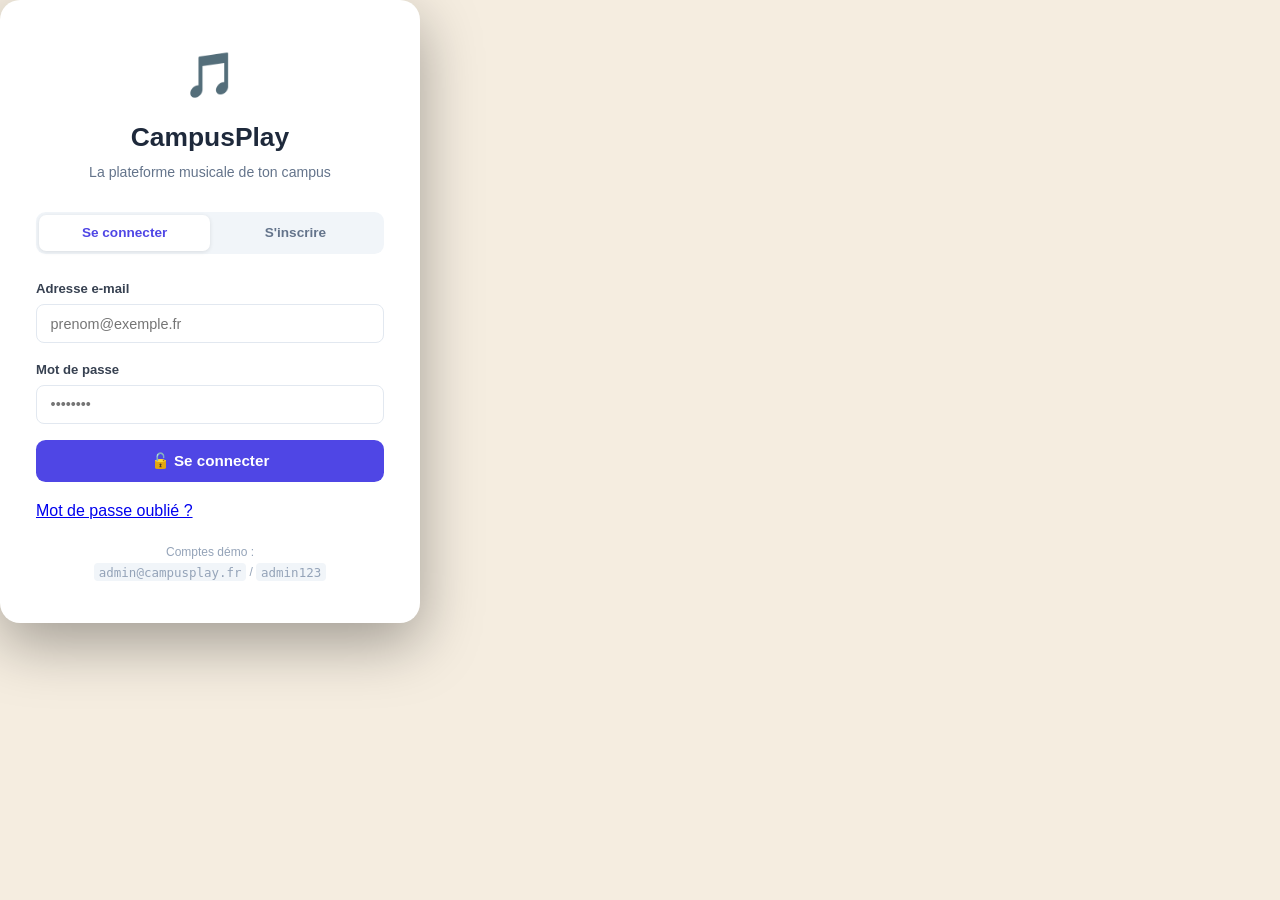
==== commit 6370ae43: "logo" ====
--- a/accueil.html
+++ b/accueil.html
@@ -16,11 +16,13 @@
 
   <!-- ════ HEADER ════ -->
   <header class="site-header">
-    <div class="logo-cercle">logo</div>
+    <div class="logo-cercle">
+  <img src="images/logo.png" alt="Logo CampusPlay">
+</div>
 
     <div class="header-centre">
       <h1>CampusPlay <span class="note">♫</span></h1>
-      <p>Notifications et activités associatives</p>
+      <p>Tableau de bord associatif et suivi des activités</p>
     </div>
 
     <div class="header-droite">
@@ -47,11 +49,11 @@
       <a href="ressources.html">
         <span class="icone">📦</span> Ressources
       </a>
-      <a href="ressources.html">
+      <a href="reservations.html">
         <span class="icone">🔖</span> Réservations
       </a>
       <hr>
-      <a href="#">
+      <a href="notifications.html">
         <span class="icone">🔔</span> Notifications
         <span class="badge-nb" id="badge-notif"></span>
       </a>
--- a/style.css
+++ b/style.css
@@ -5,10 +5,10 @@
 
 /* ── VARIABLES ── */
 :root {
-  --bleu-nuit:   #107e8a;   /* fond sombre, sidebar */
-  --bleu-marine: #901818;   /* header, accents foncés */
-  --bleu-vif:    #ffe209;   /* boutons principaux */
-  --bleu-clair:  #327ed4;   /* highlights bleus */
+  --bleu-nuit:   #3b6a9f;   /* fond sombre, sidebar */
+  --bleu-marine: #213875;   /* header, accents foncés */
+  --bleu-vif:    #ffdd45;   /* boutons principaux */
+  --bleu-clair:  #082547;   /* highlights bleus */
   --bleu-pale:   #fbe5ca;   /* fonds légers */
   --beige:       #f5ede0;   /* fond principal */
   --beige-clair: #fdfaf6;   /* cartes, fonds blancs chauds */
@@ -281,6 +281,7 @@
 .btn-primaire {
   background: var(--bleu-vif);
   color: var(--blanc);
+  margin-top: 15px;
 }
 .btn-primaire:hover {
   background: #1d4ed8;
@@ -902,4 +903,22 @@
 }
 @media (max-width: 480px) {
 .grille-3, .grille-4 { grid-template-columns: 1fr; }
+}
+
+.logo-cercle {
+  width: 58px;
+  height: 58px;
+  border-radius: 50%;
+  overflow: hidden;
+  background: white;
+  display: flex;
+  align-items: center;
+  justify-content: center;
+  flex-shrink: 0;
+}
+
+.logo-cercle img {
+  width: 100%;
+  height: 100%;
+  object-fit: cover;
 }
